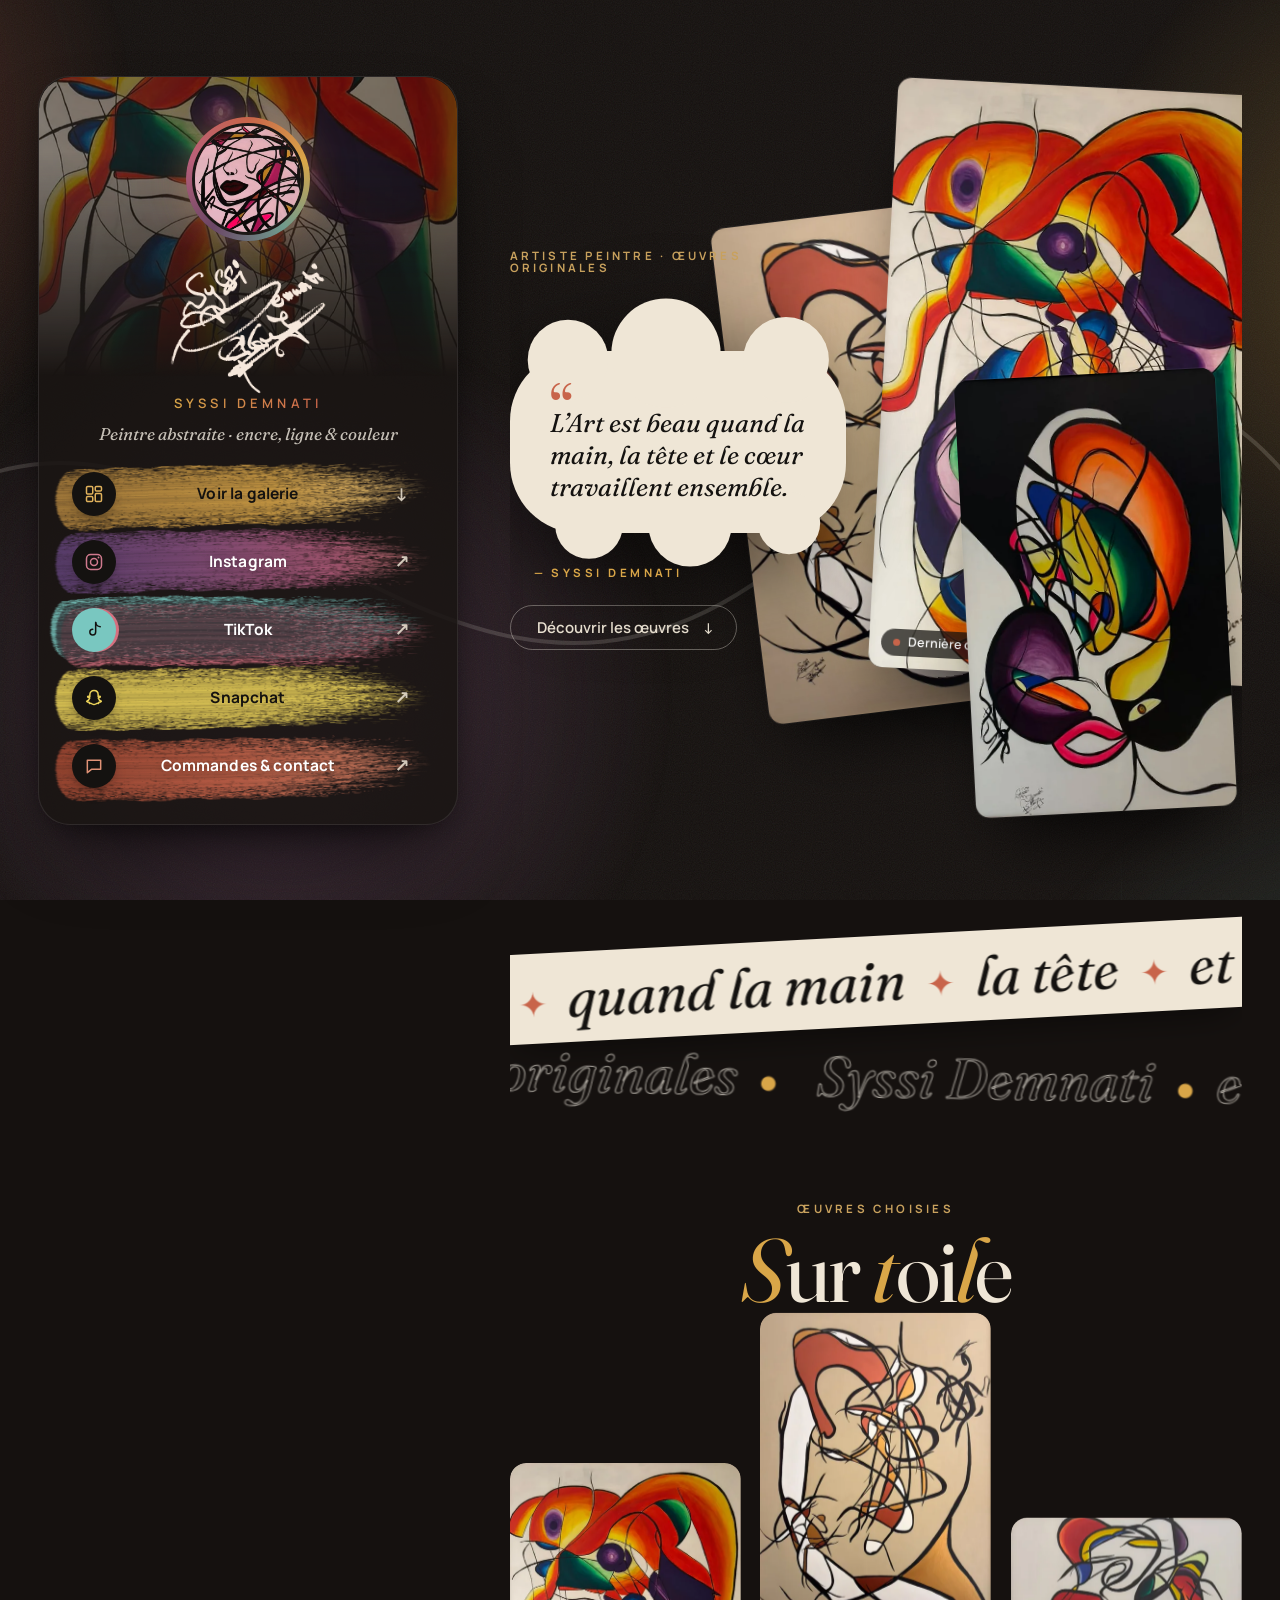
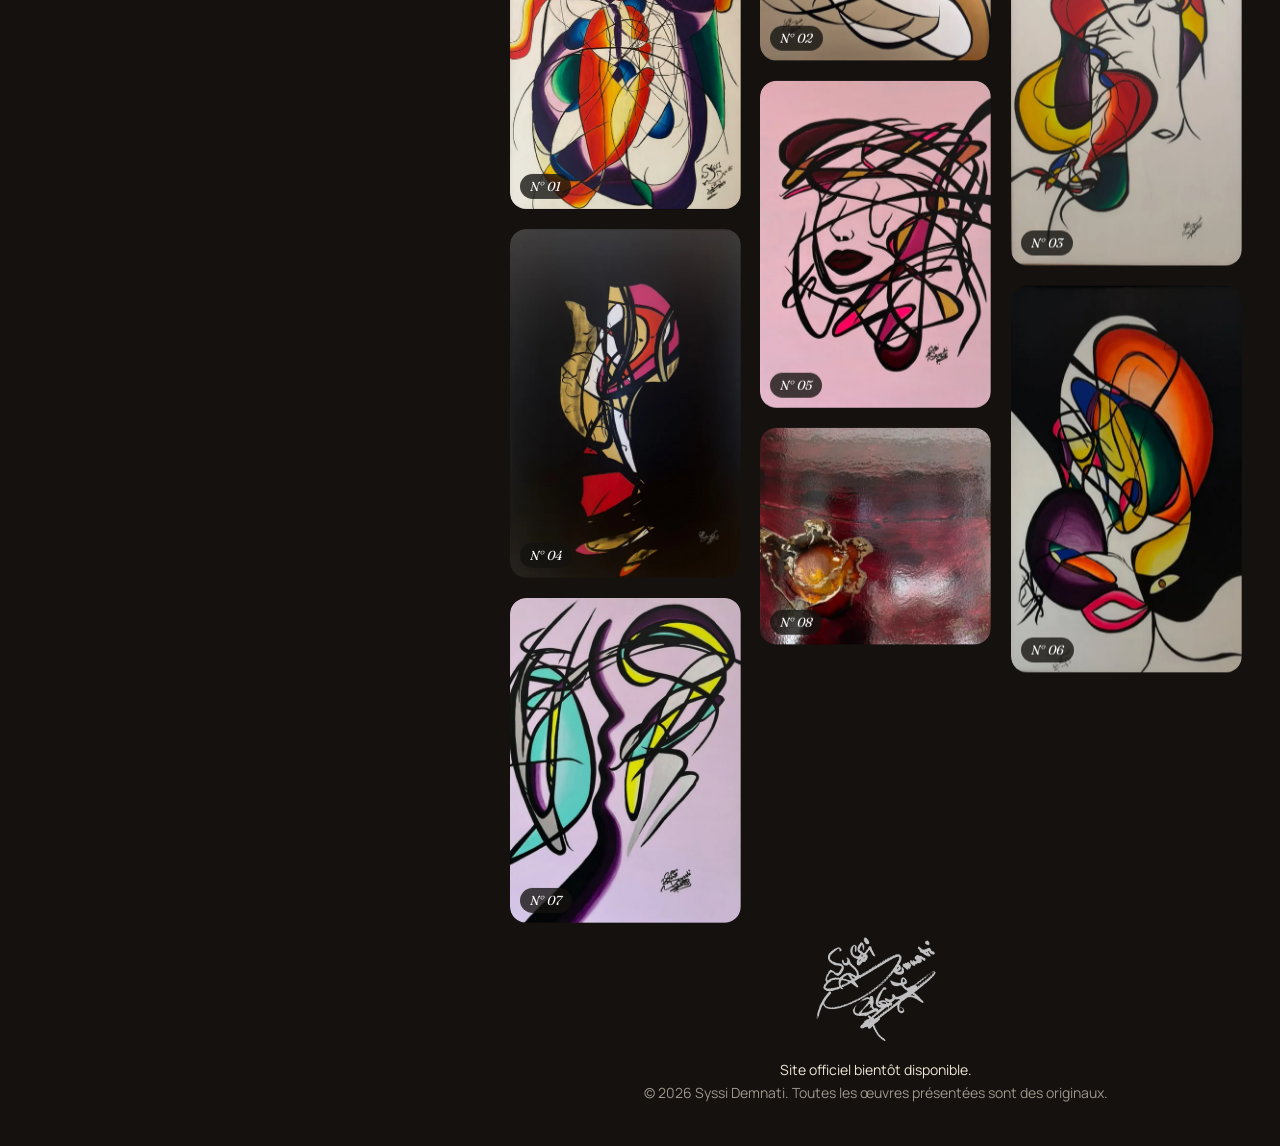
==== index.html @ c8ad3a39 "Softer gallery palette Co-Authored-By: Claude Opus 5.5 (1M context) <noreply@anthropic.com> Claude-S" ====
<!doctype html>
<html lang="fr">
<head>
  <meta charset="utf-8">
  <meta name="viewport" content="width=device-width, initial-scale=1, viewport-fit=cover">
  <title>Syssi Demnati · Artiste peintre</title>
  <meta name="description" content="Peintures abstraites originales de Syssi Demnati. Découvrez ses œuvres et suivez-la sur Instagram, TikTok et Snapchat.">
  <meta name="theme-color" content="#15110f">

  <meta property="og:type" content="website">
  <meta property="og:title" content="Syssi Demnati · Artiste peintre">
  <meta property="og:locale" content="fr_FR">
  <meta property="og:description" content="Peintures abstraites originales. Encre, ligne et couleur.">
  <meta property="og:image" content="/assets/og.jpg">
  <meta name="twitter:card" content="summary_large_image">

  <link rel="icon" type="image/png" href="assets/favicon.png">
  <link rel="apple-touch-icon" href="assets/apple-touch-icon.png">

  <link rel="preconnect" href="https://fonts.googleapis.com">
  <link rel="preconnect" href="https://fonts.gstatic.com" crossorigin>
  <link href="https://fonts.googleapis.com/css2?family=Fraunces:ital,opsz,wght@0,9..144,400;0,9..144,600;1,9..144,400;1,9..144,600&family=Manrope:wght@400;500;600;700&display=swap" rel="stylesheet">
  <link rel="stylesheet" href="styles.css">
</head>
<body>
  <!-- Fond vivant : taches de couleur de sa palette qui dérivent, grain de toile, lignes d’encre -->
  <div class="backdrop" aria-hidden="true">
    <div class="aurora">
      <span class="blob b1"></span><span class="blob b2"></span><span class="blob b3"></span>
      <span class="blob b4"></span><span class="blob b5"></span>
    </div>
    <svg class="ink" viewBox="0 0 800 1600" preserveAspectRatio="xMidYMid slice">
      <path d="M-40 220 C 160 80, 320 360, 520 210 S 860 120, 900 320" />
      <path d="M-60 760 C 120 620, 260 940, 470 800 S 760 600, 880 860" />
      <path d="M120 1640 C 220 1440, 80 1260, 260 1180 S 620 1320, 700 1060" />
      <path d="M900 1500 C 700 1400, 760 1200, 560 1240 S 300 1100, -40 1300" />
    </svg>
    <div class="grain"></div>
  </div>
  <div class="glow" aria-hidden="true"></div>
  <div class="progress" aria-hidden="true"></div>

  <div class="layout">
  <main class="page side">
    <!-- Carte de profil -->
    <section class="card" aria-labelledby="artist-name">
      <div class="card__art" aria-hidden="true"><div class="card__art-img" style="background-image: url('assets/works/01-1000.webp')"></div></div>

      <div class="card__body">
        <figure class="thought reveal" style="--d: .15s">
          <div class="cloud">
            <span class="puff p1"></span><span class="puff p2"></span><span class="puff p3"></span>
            <span class="puff p4"></span><span class="puff p5"></span><span class="puff p6"></span>
            <blockquote>L’Art est beau quand la main, la tête et le cœur travaillent ensemble.</blockquote>
          </div>
          <span class="trail t1" aria-hidden="true"></span>
          <span class="trail t2" aria-hidden="true"></span>
        </figure>
        <div class="avatar-wrap reveal" style="--d: .35s">
          <img class="avatar" src="assets/avatar.webp" width="112" height="112" alt="Détail d’une peinture de Syssi Demnati : un visage de femme tissé de lignes noires">
        </div>
        <img class="signature" src="assets/signature.png" width="400" height="360" alt="">
        <h1 id="artist-name" class="name reveal" style="--d: 1.4s">Syssi Demnati</h1>
        <p class="tagline reveal" style="--d: 1.5s">Peintre abstraite · encre, ligne &amp; couleur</p>

        <nav class="links" aria-label="Liens">
          <a class="link link--gallery reveal" style="--d: 1.6s" href="#works">
            <span class="paint" aria-hidden="true"></span>
            <span class="link__icon" aria-hidden="true">
              <svg viewBox="0 0 24 24"><rect x="3" y="3" width="7.5" height="9" rx="1.5"/><rect x="13.5" y="3" width="7.5" height="5.5" rx="1.5"/><rect x="3" y="15" width="7.5" height="6" rx="1.5"/><rect x="13.5" y="11.5" width="7.5" height="9.5" rx="1.5"/></svg>
            </span>
            <span class="link__label">Voir la galerie</span>
            <span class="link__arrow" aria-hidden="true">↓</span>
          </a>
          <a class="link link--ig reveal" style="--d: 1.68s" href="https://www.instagram.com/syssidemnati" target="_blank" rel="noopener">
            <span class="paint" aria-hidden="true"></span>
            <span class="link__icon" aria-hidden="true">
              <svg viewBox="0 0 24 24"><rect x="3" y="3" width="18" height="18" rx="5"/><circle cx="12" cy="12" r="4.2"/><circle cx="17.4" cy="6.6" r="1.1" class="fill"/></svg>
            </span>
            <span class="link__label">Instagram</span>
            <span class="link__arrow" aria-hidden="true">↗</span>
          </a>
          <a class="link link--tt reveal" style="--d: 1.76s" href="https://www.tiktok.com/@syssidemnati" target="_blank" rel="noopener">
            <span class="paint paint--cyan" aria-hidden="true"></span>
            <span class="paint paint--red" aria-hidden="true"></span>
            <span class="paint" aria-hidden="true"></span>
            <span class="link__icon" aria-hidden="true">
              <svg viewBox="0 0 24 24"><path d="M14 3v11.5a3.5 3.5 0 1 1-3.5-3.5"/><path d="M14 3c.4 2.9 2.4 4.7 5.5 5"/></svg>
            </span>
            <span class="link__label">TikTok</span>
            <span class="link__arrow" aria-hidden="true">↗</span>
          </a>
          <a class="link link--snap reveal" style="--d: 1.84s" href="https://snapchat.com/t/BuJIPWbL" target="_blank" rel="noopener">
            <span class="paint" aria-hidden="true"></span>
            <span class="link__icon" aria-hidden="true">
              <svg viewBox="0 0 24 24"><path d="M12 3c3 0 5 2.2 5 5.2v2.4l1.9-.6c.6-.2 1 .6.5 1l-2.2 1.3c.6 1.8 1.9 3.1 3.6 3.6-.6.9-1.8 1.1-2.9 1.2l-.4 1.4c-1.4-.3-2.5.1-3.4.7-1.6 1.1-2.6 1.1-4.2 0-.9-.6-2-1-3.4-.7l-.4-1.4c-1.1-.1-2.3-.3-2.9-1.2 1.7-.5 3-1.8 3.6-3.6L4.6 11c-.5-.4-.1-1.2.5-1l1.9.6V8.2C7 5.2 9 3 12 3z"/></svg>
            </span>
            <span class="link__label">Snapchat</span>
            <span class="link__arrow" aria-hidden="true">↗</span>
          </a>
          <a class="link link--mail reveal" style="--d: 1.92s" href="https://ig.me/m/syssidemnati" target="_blank" rel="noopener">
            <span class="paint" aria-hidden="true"></span>
            <span class="link__icon" aria-hidden="true">
              <svg viewBox="0 0 24 24"><path d="M4 5h16v11H9l-5 4z"/></svg>
            </span>
            <span class="link__label">Commandes &amp; contact</span>
            <span class="link__arrow" aria-hidden="true">↗</span>
          </a>
        </nav>
      </div>

      <!-- Carte flottante « Dernière œuvre » -->
      <button class="featured tilt" type="button" data-open="0" aria-label="Ouvrir la dernière œuvre">
        <img src="assets/works/01-480.webp" width="480" height="721" alt="">
        <span class="featured__label"><span class="dot" aria-hidden="true"></span>Dernière œuvre</span>
      </button>
    </section>

    <!-- Bulles sociales flottantes (ordinateur) -->
    <aside class="bubbles" aria-hidden="true">
      <a href="https://www.instagram.com/syssidemnati" target="_blank" rel="noopener" tabindex="-1"><svg viewBox="0 0 24 24"><rect x="3" y="3" width="18" height="18" rx="5"/><circle cx="12" cy="12" r="4.2"/><circle cx="17.4" cy="6.6" r="1.1" class="fill"/></svg></a>
      <a href="https://www.tiktok.com/@syssidemnati" target="_blank" rel="noopener" tabindex="-1"><svg viewBox="0 0 24 24"><path d="M14 3v11.5a3.5 3.5 0 1 1-3.5-3.5"/><path d="M14 3c.4 2.9 2.4 4.7 5.5 5"/></svg></a>
      <a href="https://snapchat.com/t/BuJIPWbL" target="_blank" rel="noopener" tabindex="-1"><svg viewBox="0 0 24 24"><path d="M12 3c3 0 5 2.2 5 5.2v2.4l1.9-.6c.6-.2 1 .6.5 1l-2.2 1.3c.6 1.8 1.9 3.1 3.6 3.6-.6.9-1.8 1.1-2.9 1.2l-.4 1.4c-1.4-.3-2.5.1-3.4.7-1.6 1.1-2.6 1.1-4.2 0-.9-.6-2-1-3.4-.7l-.4-1.4c-1.1-.1-2.3-.3-2.9-1.2 1.7-.5 3-1.8 3.6-3.6L4.6 11c-.5-.4-.1-1.2.5-1l1.9.6V8.2C7 5.2 9 3 12 3z"/></svg></a>
    </aside>
  </main>

  <div class="content">
  <!-- Scène d’accueil sur grand écran : la citation en grand et un collage d’œuvres -->
  <section class="stage" aria-label="Présentation">
    <div class="stage__text">
      <p class="eyebrow">Artiste peintre · Œuvres originales</p>
      <figure class="stage__quote">
        <div class="cloud cloud--big">
          <span class="puff p1"></span><span class="puff p2"></span><span class="puff p3"></span>
          <span class="puff p4"></span><span class="puff p5"></span><span class="puff p6"></span>
          <blockquote>L’Art est beau quand la main, la tête et le cœur travaillent ensemble.</blockquote>
        </div>
        <figcaption>Syssi Demnati</figcaption>
      </figure>
      <a class="stage__cta" href="#works"><span>Découvrir les œuvres</span><span class="stage__arrow" aria-hidden="true">↓</span></a>
    </div>
    <div class="stage__collage">
      <button class="frame frame--a tilt" type="button" data-open="1" data-speed="-0.06" aria-label="Ouvrir N° 02"><img loading="lazy" src="assets/works/02-1000.webp" width="750" height="1132" alt="N° 02, peinture abstraite de Syssi Demnati"></button>
      <button class="frame frame--b tilt" type="button" data-open="0" data-speed="0.04" aria-label="Ouvrir la dernière œuvre"><img loading="lazy" src="assets/works/01-1000.webp" width="742" height="1115" alt="N° 01, peinture abstraite de Syssi Demnati"><span class="featured__label"><span class="dot" aria-hidden="true"></span>Dernière œuvre</span></button>
      <button class="frame frame--c tilt" type="button" data-open="5" data-speed="-0.1" aria-label="Ouvrir N° 06"><img loading="lazy" src="assets/works/06-1000.webp" width="507" height="851" alt="N° 06, peinture abstraite de Syssi Demnati"></button>
    </div>
  </section>

  <!-- Bandeau défilant, sa vitesse suit le scroll -->
  <section class="marquee" aria-hidden="true">
    <div class="marquee__row" data-dir="-1"><span class="marquee__track">L’Art est beau <i>✦</i> quand la main <i>✦</i> la tête <i>✦</i> et le cœur <i>✦</i> travaillent ensemble <i>✦</i>&nbsp;</span></div>
    <div class="marquee__row marquee__row--alt" data-dir="1"><span class="marquee__track">Syssi Demnati <i>●</i> encre <i>●</i> ligne <i>●</i> couleur <i>●</i> œuvres originales <i>●</i>&nbsp;</span></div>
  </section>

  <div class="page">
    <!-- Galerie -->
    <section id="works" class="works" aria-labelledby="works-title">
      <header class="works__head">
        <p class="eyebrow reveal-on-scroll">Œuvres choisies</p>
        <h2 id="works-title" class="split">Sur toile</h2>
        <p class="works__hint reveal-on-scroll">Touchez une œuvre pour l’agrandir</p>
      </header>
      <div class="grid" id="grid"></div>
    </section>

    <footer class="foot reveal-on-scroll">
      <img class="foot__sig" src="assets/signature.png" width="400" height="360" alt="">
      <p>Site officiel bientôt disponible.</p>
      <p class="muted">© <span id="year">2026</span> Syssi Demnati. Toutes les œuvres présentées sont des originaux.</p>
    </footer>
  </div>
  </div><!-- /.content -->
  </div><!-- /.layout -->

  <!-- Visionneuse -->
  <dialog class="lightbox" id="lightbox" aria-label="Visionneuse d’œuvres">
    <button class="lb-btn lb-close" type="button" aria-label="Fermer">✕</button>
    <button class="lb-btn lb-prev" type="button" aria-label="Œuvre précédente">←</button>
    <figure>
      <img id="lb-img" alt="">
      <figcaption id="lb-cap"></figcaption>
    </figure>
    <button class="lb-btn lb-next" type="button" aria-label="Œuvre suivante">→</button>
  </dialog>

  <script src="script.js"></script>
</body>
</html>
---- styles.css ----
:root {
  --bg: #15110f;           /* warm charcoal, like a gallery wall at dusk */
  --ink: #141210;          /* the black line work */
  --cream: #efe6d6;        /* raw canvas */
  --muted: rgba(239, 230, 214, .62);
  --gold: #c9a25e;         /* the frames */
  --vermilion: #c8644a;    /* terracotta */
  --saffron: #d9a648;      /* ochre */
  --violet: #6b4766;       /* dusty plum */
  --teal: #6f9a8d;         /* sage */
  --magenta: #b9607a;      /* rose */
  --glass: rgba(26, 21, 19, .88);
  --line: rgba(255, 255, 255, .09);
  --shadow: 0 40px 80px -30px rgba(0, 0, 0, .8), 0 10px 30px -12px rgba(0, 0, 0, .6);
  --radius: 32px;
  --ease: cubic-bezier(.2, .8, .2, 1);
  --display: "Fraunces", Georgia, serif;
  --sans: "Manrope", system-ui, -apple-system, "Segoe UI", sans-serif;
  --sy: 0;                 /* scroll position, set by script.js */
  color-scheme: dark;
}

*, *::before, *::after { box-sizing: border-box; }
html { scroll-behavior: smooth; -webkit-text-size-adjust: 100%; overflow-x: hidden; }
body {
  margin: 0;
  min-height: 100vh;
  font-family: var(--sans);
  color: var(--cream);
  background: var(--bg);
  overflow-x: clip;
}
img { display: block; max-width: 100%; height: auto; }
a { color: inherit; }
::selection { background: var(--vermilion); color: #fff; }

/* =========================================================
   Living backdrop
   ========================================================= */
.backdrop { position: fixed; inset: 0; z-index: 0; pointer-events: none; overflow: hidden; }
.aurora { position: absolute; inset: -20% -20% -40%; will-change: transform; }
.blob {
  position: absolute; border-radius: 50%;
  width: 70vmax; height: 70vmax;
  opacity: .4;
  will-change: transform;
}
.b1 { background: radial-gradient(circle, var(--vermilion) 0, transparent 62%); top: -10%; left: -25%; animation: drift1 22s ease-in-out infinite alternate; }
.b2 { background: radial-gradient(circle, var(--saffron) 0, transparent 60%); top: 0%; right: -20%; opacity: .3; animation: drift2 26s ease-in-out infinite alternate; }
.b3 { background: radial-gradient(circle, var(--violet) 0, transparent 62%); top: 30%; left: 5%; opacity: .55; animation: drift3 30s ease-in-out infinite alternate; }
.b4 { background: radial-gradient(circle, var(--teal) 0, transparent 60%); top: 60%; right: -15%; opacity: .3; animation: drift1 28s ease-in-out infinite alternate-reverse; }
.b5 { background: radial-gradient(circle, var(--magenta) 0, transparent 60%); top: 90%; left: -10%; opacity: .3; animation: drift2 24s ease-in-out infinite alternate-reverse; }
@keyframes drift1 { to { transform: translate(18vw, 12vh) scale(1.2) rotate(30deg); } }
@keyframes drift2 { to { transform: translate(-22vw, 18vh) scale(.85); } }
@keyframes drift3 { to { transform: translate(25vw, -14vh) scale(1.15); } }

.ink {
  position: absolute; inset: 0; width: 100%; height: 130%;
  fill: none; stroke: rgba(247, 241, 230, .16); stroke-width: 2.5; stroke-linecap: round;
  will-change: transform;
}
.ink path { stroke-dasharray: 1600; stroke-dashoffset: 1600; animation: draw 4s ease-in-out .3s forwards; }
.ink path:nth-child(2) { animation-delay: .8s; }
.ink path:nth-child(3) { animation-delay: 1.3s; }
.ink path:nth-child(4) { animation-delay: 1.8s; }
@keyframes draw { to { stroke-dashoffset: 0; } }

.grain {
  position: absolute; inset: 0; opacity: .07;
  background-image: url("data:image/svg+xml,%3Csvg xmlns='http://www.w3.org/2000/svg' width='180' height='180'%3E%3Cfilter id='n'%3E%3CfeTurbulence type='fractalNoise' baseFrequency='.9' numOctaves='3' stitchTiles='stitch'/%3E%3C/filter%3E%3Crect width='100%25' height='100%25' filter='url(%23n)'/%3E%3C/svg%3E");
}

/* soft light that follows the cursor (desktop) */
.glow {
  position: fixed; z-index: 0; pointer-events: none;
  width: 520px; height: 520px; left: -260px; top: -260px; border-radius: 50%;
  background: radial-gradient(circle, rgba(217, 166, 72, .09), transparent 60%);
  transform: translate3d(-999px, -999px, 0);
  will-change: transform;
  transition: opacity .4s;
  opacity: 0;
}
@media (pointer: fine) { body.pointer .glow { opacity: 1; } }

/* scroll progress */
.progress {
  position: fixed; top: 0; left: 0; right: 0; height: 3px; z-index: 50;
  background: linear-gradient(90deg, var(--vermilion), var(--saffron), var(--teal), var(--violet));
  transform-origin: 0 50%; transform: scaleX(0); will-change: transform;
}

/* =========================================================
   Layout
   ========================================================= */
.page {
  position: relative; z-index: 1;
  width: 100%; max-width: 1040px;
  margin: 0 auto;
  padding: max(28px, env(safe-area-inset-top)) 16px 0;
}

/* entrance */
.reveal { animation: rise-in .9s var(--ease) var(--d, 0s) both; }
@keyframes rise-in { from { opacity: 0; transform: translateY(22px); filter: blur(8px); } }

/* =========================================================
   Profile card
   ========================================================= */
.card {
  position: relative;
  max-width: 440px;
  margin: 0 auto 110px;
  background: var(--glass);
  border: 1px solid var(--line);
  border-radius: var(--radius);
  box-shadow: var(--shadow);
  isolation: isolate;
  animation: card-in 1.1s var(--ease) both;
}
@keyframes card-in { from { opacity: 0; transform: translateY(40px) scale(.96); } }
.card__art {
  position: absolute; inset: 0 0 auto 0; height: 300px; overflow: hidden;
  border-radius: var(--radius) var(--radius) 0 0;
  z-index: -1;
  -webkit-mask-image: linear-gradient(#000 25%, transparent);
          mask-image: linear-gradient(#000 25%, transparent);
}
.card__art-img {
  position: absolute; inset: -40px 0 0;
  background: center 30% / cover no-repeat;
  opacity: .5;
  transform: scale(1.1);
  will-change: transform;
}
.card__body {
  padding: 44px 22px 128px;
  display: flex; flex-direction: column; align-items: center; text-align: center;
}

/* thought bubble */
.thought {
  position: relative;
  margin: 18px 0 2px;
  width: min(300px, 86%);
  filter: drop-shadow(0 14px 24px rgba(0,0,0,.45));
  animation: pop 1s var(--ease) .15s both, drift 6s ease-in-out 1.2s infinite;
  transform-origin: 50% 100%;
}
@keyframes pop { 0% { opacity: 0; transform: scale(.4) translateY(40px); } 70% { transform: scale(1.04); } 100% { opacity: 1; transform: none; } }
@keyframes drift { 50% { translate: 0 -6px; } }
.cloud {
  position: relative; isolation: isolate;
  background: var(--cream); color: #141210;
  border-radius: 46px;
  padding: 18px 22px 16px;
}
.puff { position: absolute; z-index: -1; border-radius: 50%; background: var(--cream); }
.p1 { width: 62px; height: 62px; top: -22px; left: 8%; }
.p2 { width: 84px; height: 84px; top: -34px; left: 34%; }
.p3 { width: 66px; height: 66px; top: -24px; right: 8%; }
.p4 { width: 52px; height: 52px; bottom: -18px; left: 16%; }
.p5 { width: 64px; height: 64px; bottom: -24px; left: 44%; }
.p6 { width: 48px; height: 48px; bottom: -14px; right: 10%; }
.cloud blockquote {
  position: relative; margin: 0;
  font: italic 400 17px/1.35 var(--display);
  text-wrap: balance;
}
.cloud blockquote::before {
  content: "\201C"; display: block; height: 18px; margin-top: -8px;
  font: 400 40px/1 var(--display); color: var(--vermilion);
}
.trail { position: absolute; border-radius: 50%; background: var(--cream); left: 50%; animation: blink 3s ease-in-out infinite; }
.t1 { width: 16px; height: 16px; bottom: -40px; margin-left: -26px; }
.t2 { width: 9px; height: 9px; bottom: -58px; margin-left: -14px; animation-delay: .4s; }
@keyframes blink { 50% { transform: scale(.75); opacity: .7; } }

/* avatar with a spinning colour ring */
.avatar-wrap {
  position: relative; margin-top: 66px;
  width: 124px; height: 124px; border-radius: 50%;
  display: grid; place-items: center;
  box-shadow: 0 0 40px -6px rgba(217,166,72,.35), 0 0 60px -12px rgba(185,96,122,.35);
}
.avatar-wrap::before {
  content: ""; position: absolute; inset: 0; border-radius: 50%;
  background: conic-gradient(var(--vermilion), var(--saffron), var(--teal), var(--violet), var(--magenta), var(--vermilion));
  animation: spin 6s linear infinite;
}

@keyframes spin { to { rotate: 360deg; } }
.avatar {
  position: relative;
  width: 112px; height: 112px; border-radius: 50%;
  object-fit: cover;
  border: 3px solid #1d1816;
}

/* signature writes itself */
.signature {
  width: 210px; margin: 14px 0 -6px;
  filter: invert(96%) sepia(12%) saturate(300%) hue-rotate(340deg);
  animation: sign 1.6s cubic-bezier(.6,.05,.3,1) .6s both;
}
@keyframes sign { from { clip-path: inset(0 100% 0 0); opacity: .3; } to { clip-path: inset(0 0 0 0); opacity: 1; } }
.name {
  margin: 0;
  font: 600 13px/1.2 var(--sans);
  letter-spacing: .32em; text-transform: uppercase;
  background: linear-gradient(90deg, var(--saffron), var(--vermilion), var(--saffron));
  background-size: 200% 100%;
  -webkit-background-clip: text; background-clip: text; color: transparent;
  animation: rise-in .9s var(--ease) var(--d) both, shimmer 4s linear infinite;
}
@keyframes shimmer { to { background-position: -200% 0; } }
.tagline {
  margin: 10px 0 26px;
  font: italic 400 17px/1.4 var(--display);
  text-wrap: balance;
  color: rgba(247, 241, 230, .78);
}

/* =========================================================
   Link pills: each one painted with its platform's brush
   ========================================================= */
.links { width: 100%; display: grid; gap: 16px; }
.link {
  --c: var(--cream);                 /* brush colour */
  --ink-on: #141210;                 /* text colour on top of the paint */
  --brush: url("assets/brush/stroke-1.webp");
  position: relative; isolation: isolate;
  display: grid; grid-template-columns: 44px 1fr 44px; align-items: center;
  min-height: 60px; padding: 6px 7px;
  border-radius: 999px;
  color: var(--ink-on);
  text-decoration: none;
  font: 700 15.5px/1.2 var(--sans); letter-spacing: .01em;
  transition: transform .4s var(--ease);
  -webkit-tap-highlight-color: transparent;
}
.paint {
  position: absolute; z-index: -1; inset: -12px -18px -12px -12px;
  background: var(--c);
  -webkit-mask: var(--brush) center / 100% 100% no-repeat;
          mask: var(--brush) center / 100% 100% no-repeat;
  transform: scaleY(var(--flip, 1)) rotate(var(--tilt, -1deg));
  /* the stroke is painted from left to right when the page opens */
  clip-path: inset(0 100% 0 0);
  animation: paint 1.1s cubic-bezier(.65,.05,.25,1) calc(var(--d) + .15s) forwards;
  transition: transform .5s var(--ease), filter .4s;
  pointer-events: none;
}
@keyframes paint { to { clip-path: inset(0 -10% 0 0); } }
.link:hover, .link:focus-visible { transform: translateY(-3px) rotate(-.6deg); }
.link:hover .paint, .link:focus-visible .paint { transform: scaleY(var(--flip, 1)) scaleX(1.05) rotate(calc(var(--tilt, -1deg) * -1.5)); filter: brightness(1.12) saturate(1.15); }
.link:active { transform: scale(.97); }
.link:focus-visible { outline: 2px dashed var(--c); outline-offset: 8px; }
.link__icon {
  width: 44px; height: 44px; border-radius: 50%;
  display: grid; place-items: center;
  background: #141210; color: var(--c);
  box-shadow: 0 6px 14px -6px rgba(0,0,0,.6);
  transition: transform .5s var(--ease);
}
.link:hover .link__icon { transform: rotate(-14deg) scale(1.1); }
.link__label { text-align: center; text-shadow: var(--label-shadow, none); }
.link__arrow { text-align: center; font-size: 18px; color: var(--cream); opacity: .85; transition: transform .35s var(--ease), opacity .3s; }
.link:hover .link__arrow { transform: translate(3px, -3px); opacity: 1; }
.link--gallery:hover .link__arrow { transform: translateY(4px); }

/* one colour per platform */
.link--gallery { --c: linear-gradient(95deg, #b0833f, #d9a648 55%, #e6c27e); --brush: url("assets/brush/stroke-2.webp"); --tilt: -1.5deg; }
.link--gallery .link__icon { color: #e0b25c; }
.link--ig { --c: linear-gradient(95deg, #5e4277, #87507f 35%, #b45d7c 70%, #cf7d72); --ink-on: #fff; --brush: url("assets/brush/stroke-1.webp"); --flip: -1; --tilt: 1deg; --label-shadow: 0 1px 8px rgba(0,0,0,.35); }
.link--ig .link__icon { color: #d07a8e; }
.link--tt { --c: #2e2c30; --ink-on: #fff; --brush: url("assets/brush/stroke-3.webp"); --tilt: -.5deg; }
.link--tt .link__icon { background: #79c7c0; color: #141210; box-shadow: 3px 0 0 #d4707f; }
/* TikTok's cyan and red offset echo, painted under the black */
.link--tt .paint--cyan { --c: #79c7c0; translate: -5px -4px; }
.link--tt .paint--red { --c: #d4707f; translate: 5px 4px; }
.link--tt .paint--cyan, .link--tt .paint--red { animation-delay: calc(var(--d) + .05s); }
.link--snap { --c: #ecd35a; --brush: url("assets/brush/stroke-2.webp"); --flip: -1; --tilt: 1.2deg; }
.link--snap .link__icon { color: #ecd35a; }
.link--mail { --c: linear-gradient(95deg, #a54a33, #c8644a 45%, #d98a6c); --ink-on: #fff; --brush: url("assets/brush/stroke-1.webp"); --tilt: -1deg; --label-shadow: 0 1px 8px rgba(0,0,0,.3); }
.link--mail .link__icon { color: #e09276; }

.ripple {
  position: absolute; z-index: 0; border-radius: 50%; pointer-events: none;
  width: 20px; height: 20px; margin: -10px 0 0 -10px;
  background: rgba(255,255,255,.45);
  animation: ripple .7s ease-out forwards;
}
@keyframes ripple { to { transform: scale(24); opacity: 0; } }

svg { width: 20px; height: 20px; fill: none; stroke: currentColor; stroke-width: 1.8; stroke-linecap: round; stroke-linejoin: round; }
svg .fill { fill: currentColor; stroke: none; }

/* =========================================================
   Floating "latest work" card
   ========================================================= */
.featured {
  position: absolute; left: -14px; bottom: -70px;
  width: 64%; aspect-ratio: 16 / 11;
  padding: 0; border: 0; cursor: zoom-in;
  border-radius: 22px; overflow: hidden;
  box-shadow: var(--shadow);
  background: #000;
  rotate: -4deg;
  transform: perspective(700px) rotateX(var(--rx, 0deg)) rotateY(var(--ry, 0deg));
  transition: transform .3s var(--ease), rotate .5s var(--ease);
  animation: float-in 1.1s 2.1s var(--ease) both, bob 6s ease-in-out 3.2s infinite;
}
.featured img { width: 100%; height: 100%; object-fit: cover; object-position: center 30%; transition: transform 1s var(--ease); }
.featured:hover { rotate: -1deg; }
.featured:hover img { transform: scale(1.08); }
.featured:focus-visible { outline: 3px solid var(--saffron); outline-offset: 3px; }
.featured__label {
  position: absolute; left: 12px; bottom: 12px;
  display: inline-flex; align-items: center; gap: 8px;
  padding: 7px 12px; border-radius: 999px;
  background: rgba(20,18,16,.72); color: #fff;
  font: 600 12.5px/1 var(--sans); letter-spacing: .02em;
}
.dot { width: 7px; height: 7px; border-radius: 50%; background: var(--vermilion); box-shadow: 0 0 0 0 var(--vermilion); animation: pulse 2s infinite; }
@keyframes pulse { 70% { box-shadow: 0 0 0 8px transparent; } 100% { box-shadow: 0 0 0 0 transparent; } }
@keyframes float-in { from { opacity: 0; translate: -40px 60px; rotate: -16deg; } }
@keyframes bob { 50% { translate: 0 -8px; } }

/* floating social bubbles (desktop) */
.bubbles { display: none; }
@media (min-width: 900px) and (max-width: 1099px) {
  .page { padding-top: 64px; }
  .bubbles {
    display: flex; flex-direction: column; gap: 16px;
    position: absolute; top: 470px; left: calc(50% + 250px);
  }
  .bubbles a {
    width: 64px; height: 64px; border-radius: 50%;
    display: grid; place-items: center;
    background: var(--saffron); color: #141210;
    box-shadow: var(--shadow);
    transition: transform .3s var(--ease);
    animation: bubble-in .8s var(--ease) both, bob 5s ease-in-out infinite;
  }
  .bubbles a:nth-child(1) { animation-delay: 2.2s, 0s; }
  .bubbles a:nth-child(2) { animation-delay: 2.35s, -1.6s; margin-left: -10px; background: var(--vermilion); color: #fff; }
  .bubbles a:nth-child(3) { animation-delay: 2.5s, -3.2s; background: var(--teal); }
  .bubbles a:hover { transform: scale(1.12) rotate(-8deg); }
  .bubbles svg { width: 26px; height: 26px; }
  .featured { left: -90px; width: 62%; }
  .card__body { padding-bottom: 150px; }
}
@keyframes bubble-in { from { opacity: 0; transform: scale(0); } }

/* =========================================================
   Marquee band
   ========================================================= */
.marquee {
  position: relative; z-index: 1;
  margin: 40px -5vw 70px; padding: 20px 0;
  overflow: hidden;
  rotate: -3deg;
}
.marquee__row {
  display: flex; white-space: nowrap; overflow: hidden;
  padding: 14px 0;
  background: var(--cream); color: #141210;
  box-shadow: 0 20px 40px -20px rgba(0,0,0,.6);
}
.marquee__row--alt {
  background: transparent; color: transparent; box-shadow: none;
  -webkit-text-stroke: 1px rgba(247,241,230,.7);
  rotate: 4deg; margin-top: 14px; padding: 6px 0;
}
.marquee__track {
  display: inline-block; flex: none;
  font: italic 400 clamp(30px, 7vw, 56px)/1.1 var(--display);
  padding-right: .3em;
  will-change: transform;
}
.marquee__track i { font-style: normal; color: var(--vermilion); -webkit-text-stroke: 0; padding: 0 .3em; font-size: .6em; vertical-align: middle; }
.marquee__row--alt .marquee__track i { color: var(--saffron); }

/* =========================================================
   Gallery
   ========================================================= */
.works__head { text-align: center; margin-bottom: 34px; }
.eyebrow {
  margin: 0 0 8px;
  font: 700 11.5px/1 var(--sans); letter-spacing: .28em; text-transform: uppercase;
  color: var(--gold);
}
.works__head h2 {
  margin: 0;
  font: 400 clamp(48px, 12vw, 88px)/1.05 var(--display);
  letter-spacing: -.02em;
}
.split .ch { display: inline-block; opacity: 0; transform: translateY(70%) rotate(8deg); transition: transform .9s var(--ease), opacity .9s; transition-delay: calc(var(--i) * 45ms); }
.split.in .ch { opacity: 1; transform: none; }
.split .ch:nth-child(3n+1) { font-style: italic; color: var(--saffron); }
.works__hint { margin: 12px 0 0; font-size: 13px; color: var(--muted); }

.grid { display: flex; gap: 12px; align-items: flex-start; max-width: 920px; margin: 0 auto; padding-bottom: 60px; }
@media (min-width: 760px) { .grid { gap: 20px; } }
.col { flex: 1; min-width: 0; display: flex; flex-direction: column; gap: 12px; will-change: transform; }
@media (min-width: 760px) { .col { gap: 20px; } }

.tile {
  display: block; width: 100%;
  padding: 0; border: 0; cursor: zoom-in;
  position: relative; overflow: hidden;
  border-radius: 16px;
  background: #241a1e;
  box-shadow: 0 24px 40px -22px rgba(0,0,0,.9);
  clip-path: inset(100% 0 0 0 round 16px);
  transform: perspective(800px) rotateX(var(--rx, 0deg)) rotateY(var(--ry, 0deg));
  transition: clip-path 1.2s cubic-bezier(.7,0,.2,1), transform .3s var(--ease), box-shadow .3s;
  -webkit-tap-highlight-color: transparent;
}
.tile.in { clip-path: inset(0 0 0 0 round 16px); }
.tile img { width: 100%; transform: scale(1.3); transition: transform 1.6s var(--ease); }
.tile.in img { transform: scale(1); }
.tile.in:hover img { transform: scale(1.05); }
/* glare that follows the pointer */
.tile::after {
  content: ""; position: absolute; inset: 0; pointer-events: none; opacity: 0;
  background: radial-gradient(circle at var(--gx, 50%) var(--gy, 50%), rgba(255,255,255,.28), transparent 50%);
  transition: opacity .3s;
}
.tile:hover::after { opacity: 1; }
.tile:hover { box-shadow: 0 30px 60px -20px rgba(200,100,74,.4); }
.tile:focus-visible { outline: 3px solid var(--vermilion); outline-offset: 3px; }
.tile__no {
  position: absolute; left: 10px; bottom: 10px; z-index: 1;
  padding: 6px 10px; border-radius: 999px;
  background: rgba(20,18,16,.78); color: #fff;
  font: italic 400 13px/1 var(--display);
  opacity: 0; transform: translateY(8px);
  transition: opacity .4s .6s, transform .4s .6s var(--ease);
}
.tile.in .tile__no { opacity: 1; transform: none; }

/* scroll-in for small bits */
.reveal-on-scroll { opacity: 0; transform: translateY(26px); transition: opacity .9s var(--ease), transform .9s var(--ease); }
.reveal-on-scroll.in { opacity: 1; transform: none; }

/* =========================================================
   Footer
   ========================================================= */
.foot { text-align: center; padding: 30px 0 40px; font-size: 14px; }
.foot p { margin: 4px 0; }
.foot__sig { width: 130px; margin: 0 auto 12px; filter: invert(94%); opacity: .85; }
.muted { color: var(--muted); }

/* =========================================================
   Lightbox
   ========================================================= */
.lightbox {
  width: 100vw; height: 100dvh; max-width: none; max-height: none;
  margin: 0; padding: 0; border: 0;
  background: rgba(12, 8, 10, .97); color: #fff;
}
.lightbox[open] { display: grid; grid-template-columns: 64px 1fr 64px; align-items: center; animation: fade .35s; }
.lightbox::backdrop { background: transparent; }
.lightbox figure { margin: 0; height: 100dvh; display: flex; flex-direction: column; align-items: center; justify-content: center; gap: 14px; padding: 56px 0 24px; min-width: 0; }
.lightbox img { max-height: calc(100dvh - 130px); width: auto; max-width: 100%; border-radius: 8px; box-shadow: 0 30px 80px rgba(0,0,0,.6); }
.lightbox img.swap { animation: swap .5s var(--ease); }
@keyframes swap { from { opacity: 0; transform: scale(.94) translateX(calc(var(--dir, 0) * 30px)); } }
.lightbox figcaption { font: italic 400 17px/1.3 var(--display); color: rgba(255,255,255,.75); }
.lb-btn {
  width: 48px; height: 48px; border-radius: 50%;
  border: 1px solid rgba(255,255,255,.18); background: rgba(255,255,255,.06);
  color: #fff; font-size: 18px; cursor: pointer; justify-self: center;
  transition: background .2s, transform .2s;
}
.lb-btn:hover { background: rgba(255,255,255,.16); transform: scale(1.08); }
.lb-close { position: absolute; top: max(14px, env(safe-area-inset-top)); right: 14px; }
@media (max-width: 600px) {
  .lightbox[open] { grid-template-columns: 1fr; }
  .lb-prev, .lb-next { position: absolute; bottom: 20px; }
  .lb-prev { left: calc(50% - 60px); }
  .lb-next { left: calc(50% + 12px); }
  .lightbox figure { padding: 60px 12px 90px; }
  .lightbox img { max-height: calc(100dvh - 190px); }
}
@keyframes fade { from { opacity: 0; } }

@media (prefers-reduced-motion: reduce) {
  *, *::before, *::after { animation: none !important; transition: none !important; }
  .ink path { stroke-dashoffset: 0; }
  .tile, .tile.in { clip-path: none; }
  .tile img { transform: none; }
  .tile__no, .reveal-on-scroll, .split .ch { opacity: 1; transform: none; }
  .paint { clip-path: none; }
}

/* =========================================================
   Desktop: two columns that fill the screen.
   Left: the profile card stays in place. Right: a hero with the
   quote and a collage of works, then the gallery.
   ========================================================= */
.stage { display: none; }

@media (min-width: 1100px) {
  .layout {
    display: grid;
    grid-template-columns: 420px minmax(0, 1fr);
    gap: clamp(40px, 4vw, 88px);
    max-width: 1720px; margin: 0 auto;
    padding: 0 clamp(28px, 3vw, 64px);
    align-items: start;
    position: relative; z-index: 1;
  }
  .side.page {
    position: sticky; top: 0;
    max-width: none; margin: 0; padding: 24px 0;
    min-height: 100vh;
    display: flex; align-items: center;
  }
  .card { margin: 0; width: 100%; }
  .card .thought, .card .featured, .bubbles { display: none; }
  .card__body { padding: 34px 26px 30px; }
  .card .avatar-wrap { margin-top: 6px; }
  .signature { width: 168px; margin-top: 10px; }
  .tagline { margin-bottom: 20px; }
  .links { gap: 12px; }
  .link { min-height: 54px; }

  .content { min-width: 0; overflow-x: clip; padding-top: 24px; }
  .content .page { max-width: none; padding: 0; }

  /* quote overlaps the left edge of the collage, like a page in an art book */
  .stage {
    display: grid; grid-template-columns: minmax(0, 1fr);
    align-items: center;
    min-height: calc(100vh - 48px);
  }
  .stage__collage, .stage__text { grid-area: 1 / 1; }
  .stage__text {
    position: relative; z-index: 4;
    width: min(440px, 46%);
    display: flex; flex-direction: column; align-items: flex-start; gap: 26px;
    animation: rise-in 1s var(--ease) .3s both;
  }
  .stage__text .eyebrow { margin: 0; }
  .stage__quote { margin: 52px 0 0; filter: drop-shadow(0 24px 40px rgba(0,0,0,.5)); animation: drift 7s ease-in-out 1.5s infinite; }
  .cloud--big { padding: 34px 40px 30px; border-radius: 70px; }
  .cloud--big .puff { scale: 1.3; }
  .cloud--big .p2 { top: -40px; }
  .cloud--big blockquote { font-size: clamp(24px, 2vw, 32px); line-height: 1.25; }
  .cloud--big blockquote::before { font-size: 64px; height: 30px; }
  .stage__quote figcaption {
    margin: 34px 0 0 24px;
    font: 700 11.5px/1 var(--sans); letter-spacing: .3em; text-transform: uppercase;
    color: var(--saffron);
  }
  .stage__quote figcaption::before { content: "— "; }
  .stage__cta {
    display: inline-flex; align-items: center; gap: 14px;
    padding: 14px 22px 14px 26px; border-radius: 999px;
    border: 1px solid rgba(247,241,230,.35);
    color: var(--cream); text-decoration: none;
    font: 600 15px/1 var(--sans);
    transition: background .3s, color .3s, transform .3s var(--ease);
  }
  .stage__cta:hover { background: var(--cream); color: #141210; transform: translateY(-2px); }
  .stage__arrow { display: inline-block; animation: nudge 1.8s ease-in-out infinite; }
  @keyframes nudge { 50% { transform: translateY(5px); } }

  .stage__collage { position: relative; height: min(84vh, 880px); margin-left: 30%; }
  .frame {
    position: absolute; padding: 0; border: 0; cursor: zoom-in;
    border-radius: 14px; overflow: hidden; background: #000;
    box-shadow: 0 40px 70px -28px rgba(0,0,0,.85), 0 0 0 1px rgba(255,255,255,.06);
    transform: perspective(900px) rotateX(var(--rx, 0deg)) rotateY(var(--ry, 0deg));
    transition: transform .3s var(--ease), box-shadow .3s;
    animation: frame-in 1.2s var(--ease) var(--fd) backwards;
  }
  .frame img { width: 100%; height: 100%; object-fit: cover; transition: transform 1.2s var(--ease); }
  .frame:hover img { transform: scale(1.04); }
  .frame:hover { box-shadow: 0 50px 90px -30px rgba(200,100,74,.42), 0 0 0 1px rgba(255,255,255,.1); }
  .frame:focus-visible { outline: 3px solid var(--saffron); outline-offset: 4px; }
  .frame--a { height: 66%; aspect-ratio: 750 / 1132; left: 2%; top: 18%; rotate: -7deg; z-index: 1; --fd: .5s; }
  .frame--b { height: 78%; aspect-ratio: 742 / 1115; left: 30%; top: 2%; rotate: 3deg; z-index: 2; --fd: .7s; }
  .frame--c { height: 58%; aspect-ratio: 507 / 851; right: 3%; bottom: 2%; rotate: -3deg; z-index: 3; --fd: .9s; }
  @keyframes frame-in { from { opacity: 0; translate: 0 90px; rotate: 0deg; } }

  .marquee { margin: 40px -12px 70px; }
  .grid { max-width: none; }
  .works__head h2 { font-size: clamp(64px, 7vw, 112px); }
}

@media (min-width: 1100px) and (max-height: 820px) {
  .card .avatar-wrap { transform: scale(.85); margin: -4px 0 -8px; }
  .signature { width: 140px; }
  .link { min-height: 50px; }
}

@media (min-width: 1100px) and (prefers-reduced-motion: reduce) {
  .frame { animation: none; }
}
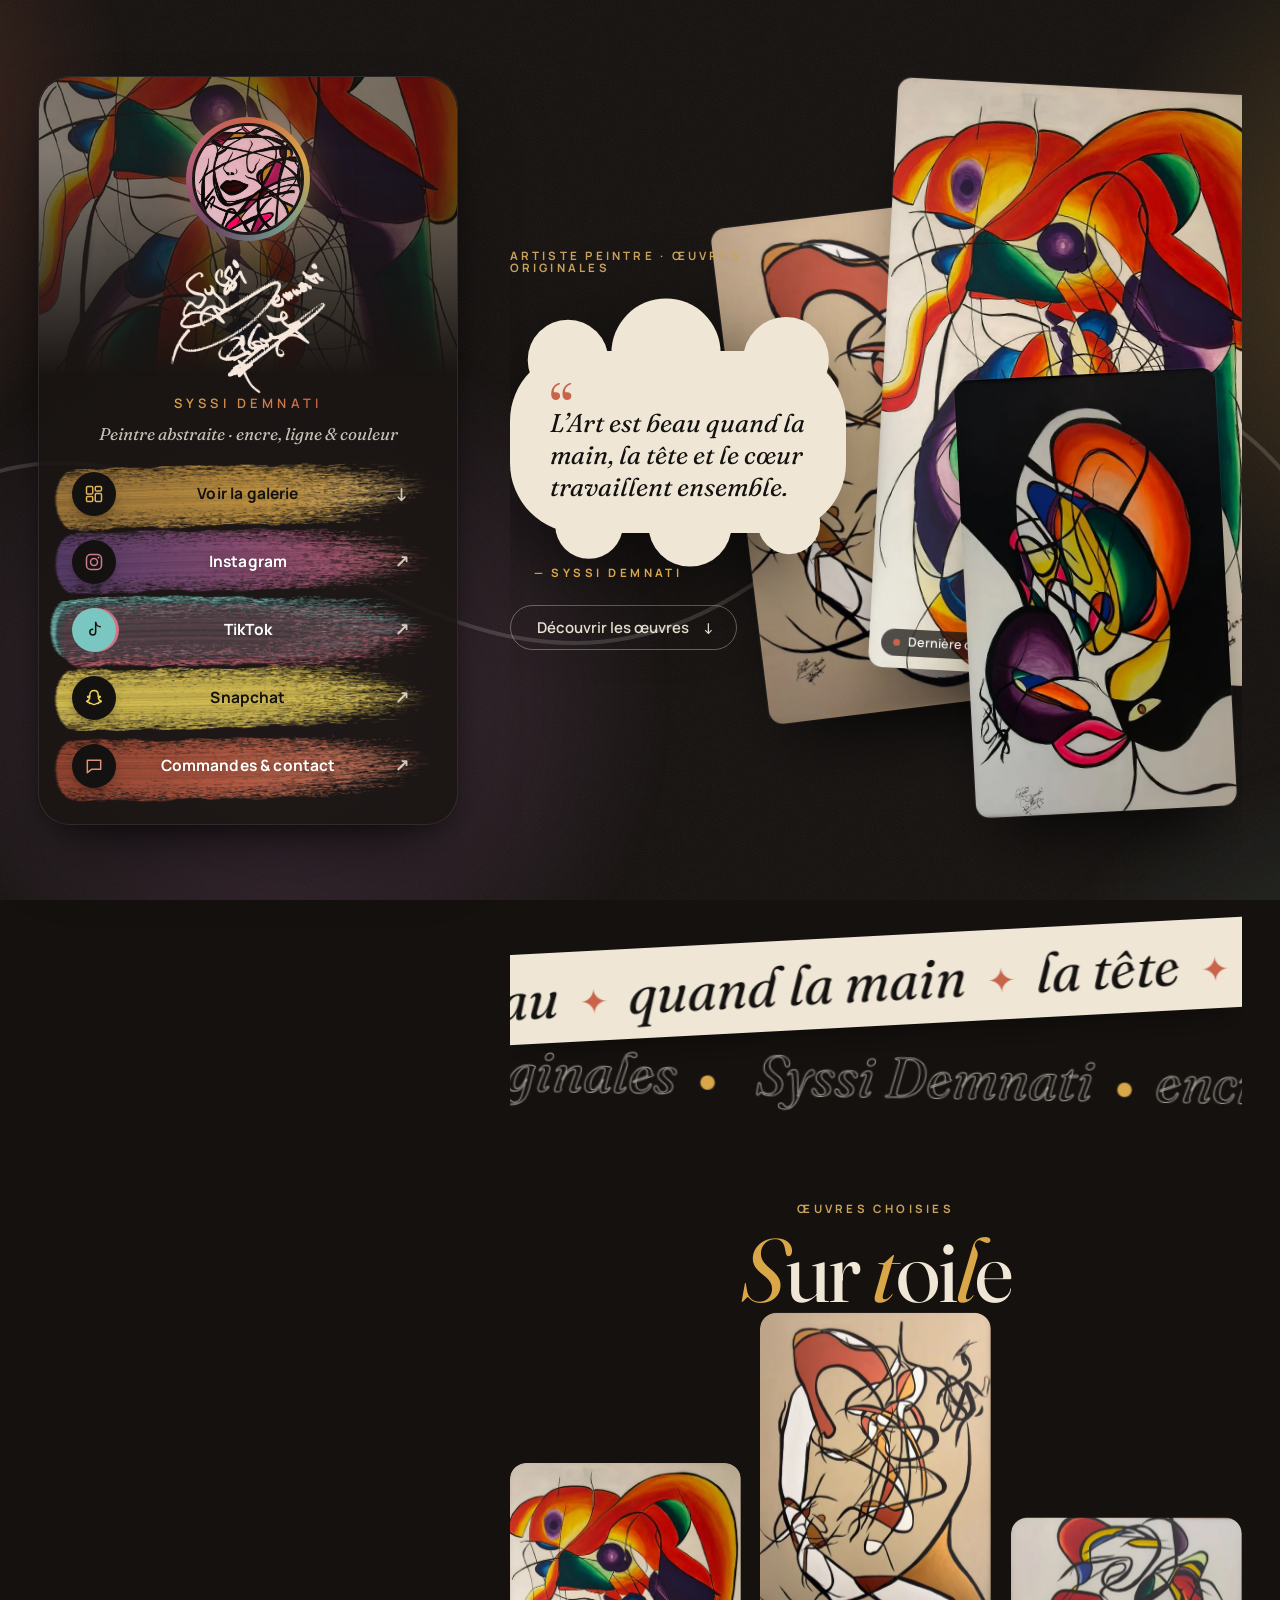
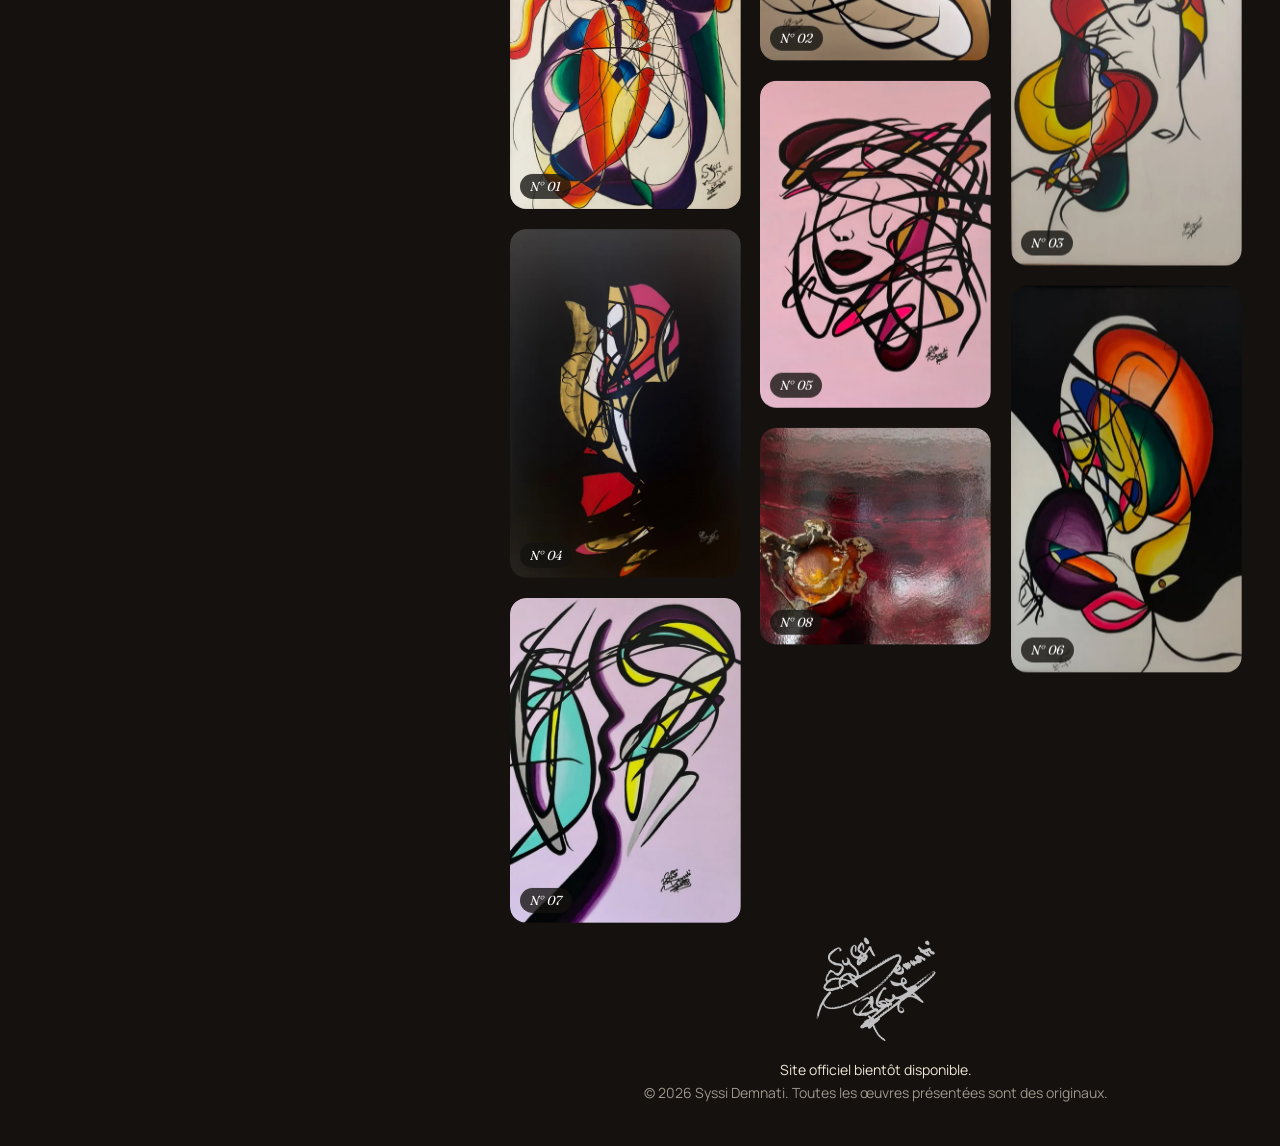
==== commit 83bf50dd: "Absolute share-preview URLs for syssi-demnati.vercel.app Co-Authored-By: Claude Opus 5.5 (1M context" ====
--- a/index.html
+++ b/index.html
@@ -11,7 +11,13 @@
   <meta property="og:title" content="Syssi Demnati · Artiste peintre">
   <meta property="og:locale" content="fr_FR">
   <meta property="og:description" content="Peintures abstraites originales. Encre, ligne et couleur.">
-  <meta property="og:image" content="/assets/og.jpg">
+  <link rel="canonical" href="https://syssi-demnati.vercel.app/">
+  <meta property="og:url" content="https://syssi-demnati.vercel.app/">
+  <meta property="og:image" content="https://syssi-demnati.vercel.app/assets/og.jpg">
+  <meta property="og:image:width" content="1200">
+  <meta property="og:image:height" content="630">
+  <meta property="og:image:alt" content="Signature de Syssi Demnati et trois de ses peintures abstraites">
+  <meta name="twitter:image" content="https://syssi-demnati.vercel.app/assets/og.jpg">
   <meta name="twitter:card" content="summary_large_image">
 
   <link rel="icon" type="image/png" href="assets/favicon.png">
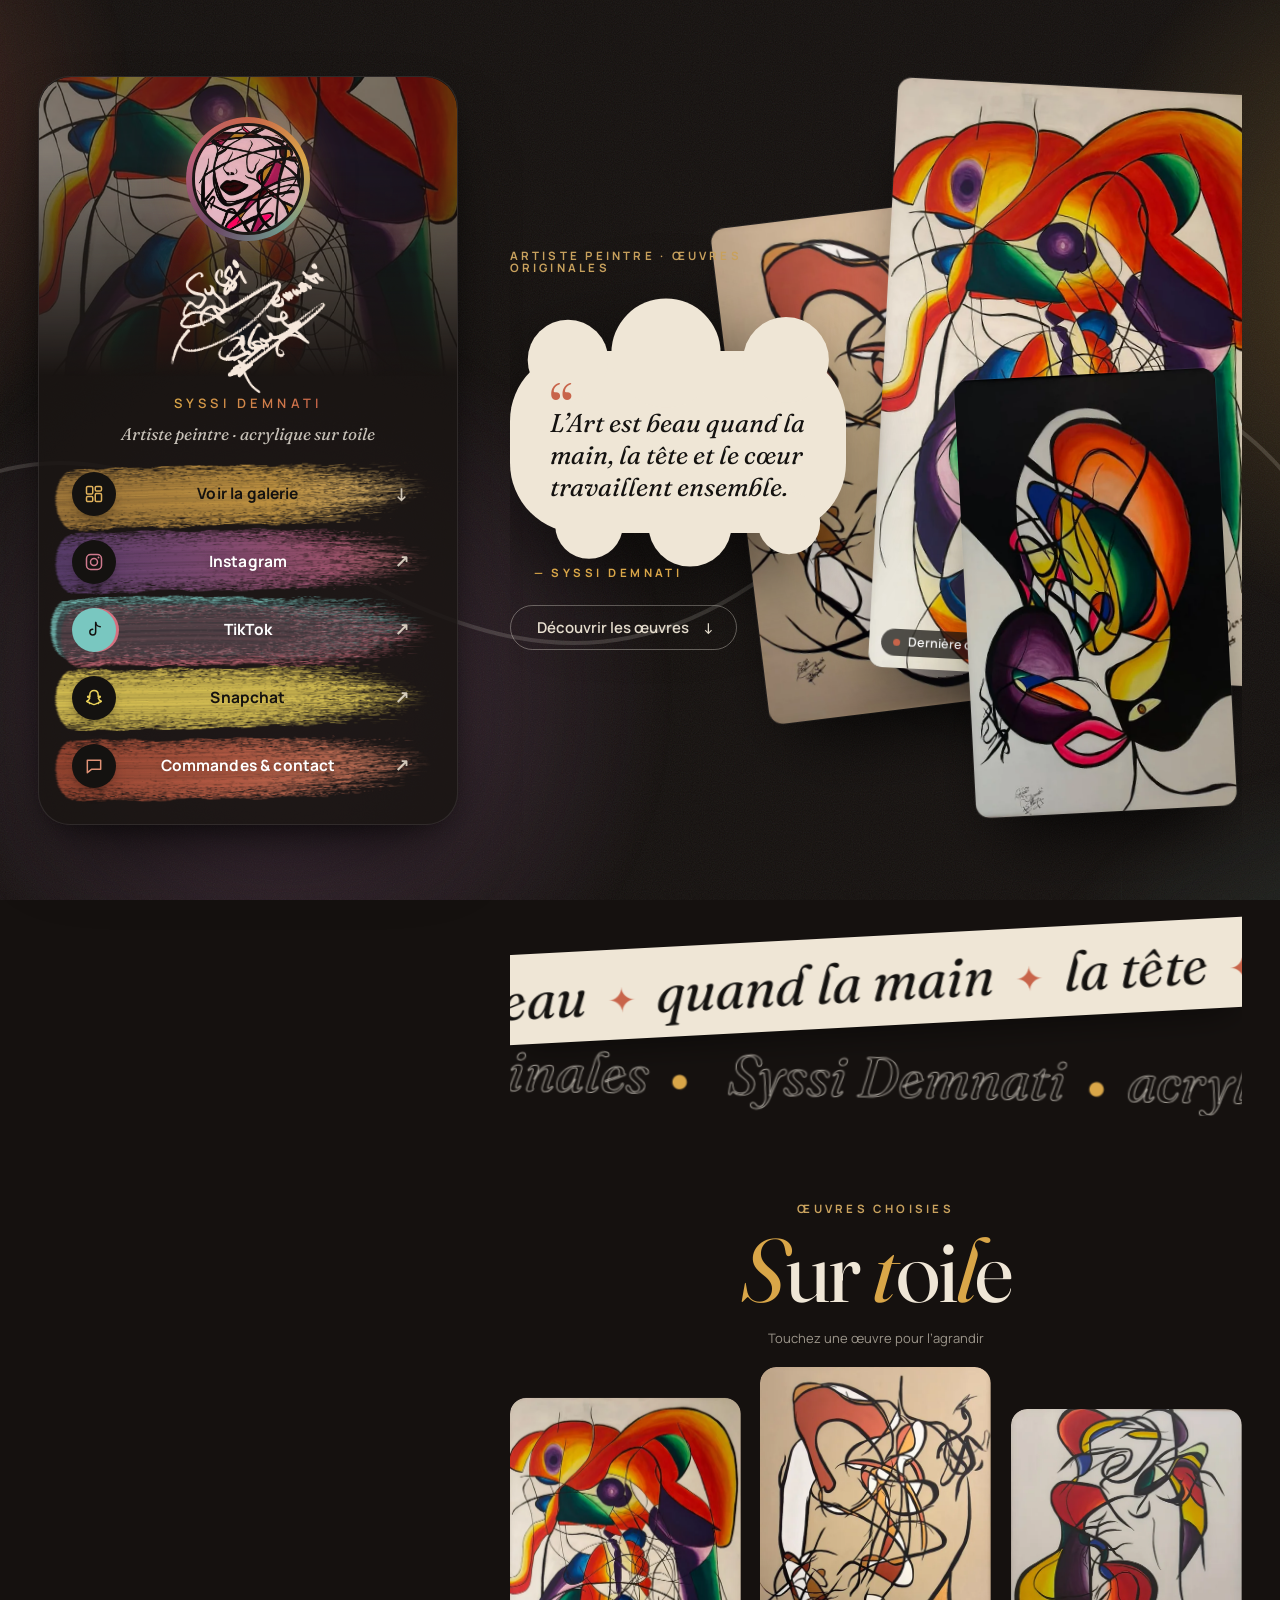
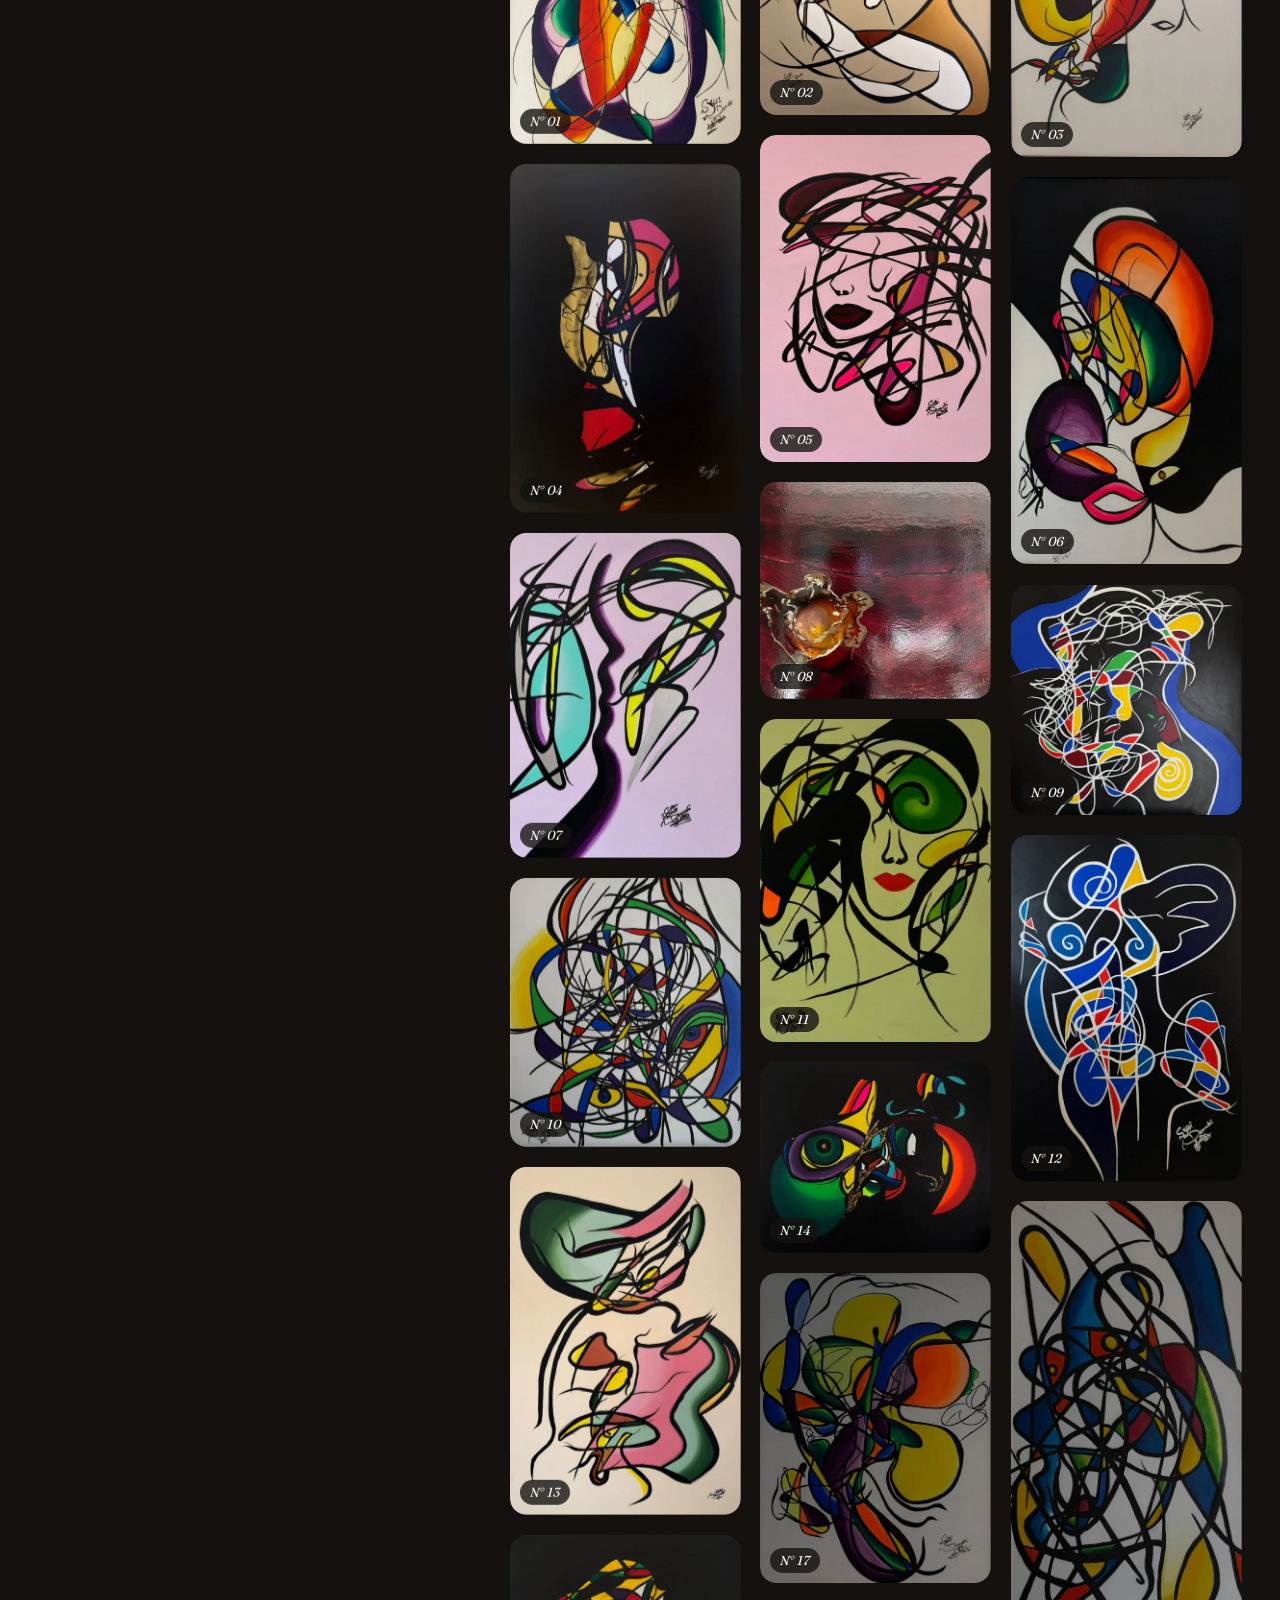
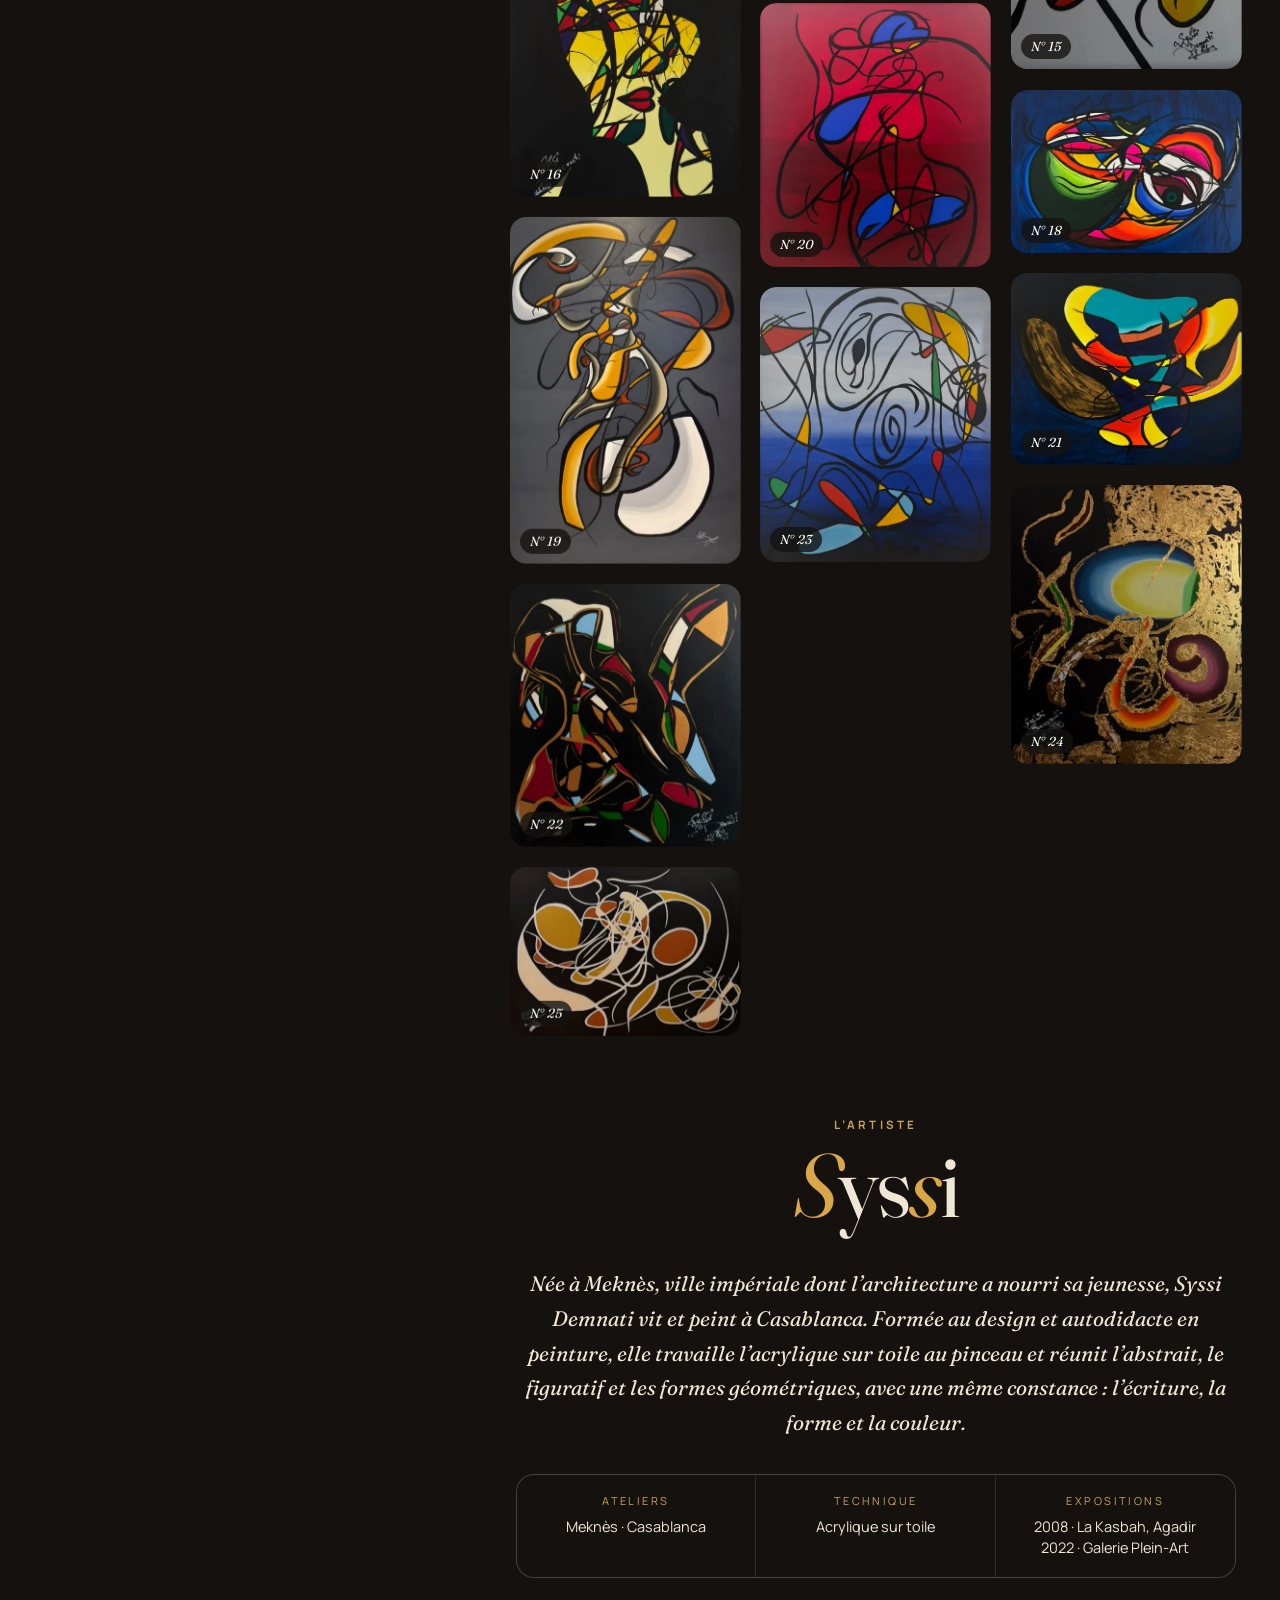
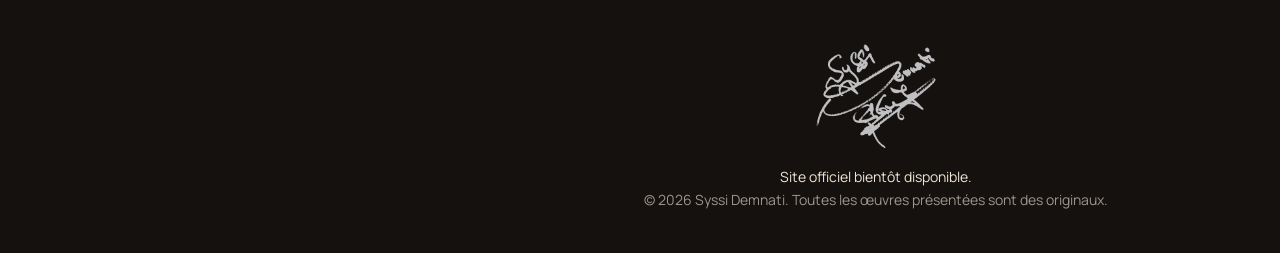
==== commit f2eb26e0: "Add 17 new works and an artist section New paintings are perspective-flattened from the latest photo" ====
--- a/index.html
+++ b/index.html
@@ -4,13 +4,13 @@
   <meta charset="utf-8">
   <meta name="viewport" content="width=device-width, initial-scale=1, viewport-fit=cover">
   <title>Syssi Demnati · Artiste peintre</title>
-  <meta name="description" content="Peintures abstraites originales de Syssi Demnati. Découvrez ses œuvres et suivez-la sur Instagram, TikTok et Snapchat.">
+  <meta name="description" content="Peintures originales de Syssi Demnati, artiste peintre née à Meknès et installée à Casablanca. Découvrez ses œuvres et suivez-la sur Instagram, TikTok et Snapchat.">
   <meta name="theme-color" content="#15110f">
 
   <meta property="og:type" content="website">
   <meta property="og:title" content="Syssi Demnati · Artiste peintre">
   <meta property="og:locale" content="fr_FR">
-  <meta property="og:description" content="Peintures abstraites originales. Encre, ligne et couleur.">
+  <meta property="og:description" content="Peintures originales, acrylique sur toile. Née à Meknès, Syssi Demnati vit et peint à Casablanca.">
   <link rel="canonical" href="https://syssi-demnati.vercel.app/">
   <meta property="og:url" content="https://syssi-demnati.vercel.app/">
   <meta property="og:image" content="https://syssi-demnati.vercel.app/assets/og.jpg">
@@ -67,7 +67,7 @@
         </div>
         <img class="signature" src="assets/signature.png" width="400" height="360" alt="">
         <h1 id="artist-name" class="name reveal" style="--d: 1.4s">Syssi Demnati</h1>
-        <p class="tagline reveal" style="--d: 1.5s">Peintre abstraite · encre, ligne &amp; couleur</p>
+        <p class="tagline reveal" style="--d: 1.5s">Artiste peintre · acrylique sur toile</p>
 
         <nav class="links" aria-label="Liens">
           <a class="link link--gallery reveal" style="--d: 1.6s" href="#works">
@@ -146,16 +146,16 @@
       <a class="stage__cta" href="#works"><span>Découvrir les œuvres</span><span class="stage__arrow" aria-hidden="true">↓</span></a>
     </div>
     <div class="stage__collage">
-      <button class="frame frame--a tilt" type="button" data-open="1" data-speed="-0.06" aria-label="Ouvrir N° 02"><img loading="lazy" src="assets/works/02-1000.webp" width="750" height="1132" alt="N° 02, peinture abstraite de Syssi Demnati"></button>
-      <button class="frame frame--b tilt" type="button" data-open="0" data-speed="0.04" aria-label="Ouvrir la dernière œuvre"><img loading="lazy" src="assets/works/01-1000.webp" width="742" height="1115" alt="N° 01, peinture abstraite de Syssi Demnati"><span class="featured__label"><span class="dot" aria-hidden="true"></span>Dernière œuvre</span></button>
-      <button class="frame frame--c tilt" type="button" data-open="5" data-speed="-0.1" aria-label="Ouvrir N° 06"><img loading="lazy" src="assets/works/06-1000.webp" width="507" height="851" alt="N° 06, peinture abstraite de Syssi Demnati"></button>
+      <button class="frame frame--a tilt" type="button" data-open="1" data-speed="-0.06" aria-label="Ouvrir N° 02"><img loading="lazy" src="assets/works/02-1000.webp" width="750" height="1132" alt="N° 02, œuvre de Syssi Demnati, acrylique sur toile"></button>
+      <button class="frame frame--b tilt" type="button" data-open="0" data-speed="0.04" aria-label="Ouvrir la dernière œuvre"><img loading="lazy" src="assets/works/01-1000.webp" width="742" height="1115" alt="N° 01, œuvre de Syssi Demnati, acrylique sur toile"><span class="featured__label"><span class="dot" aria-hidden="true"></span>Dernière œuvre</span></button>
+      <button class="frame frame--c tilt" type="button" data-open="5" data-speed="-0.1" aria-label="Ouvrir N° 06"><img loading="lazy" src="assets/works/06-1000.webp" width="507" height="851" alt="N° 06, œuvre de Syssi Demnati, acrylique sur toile"></button>
     </div>
   </section>
 
   <!-- Bandeau défilant, sa vitesse suit le scroll -->
   <section class="marquee" aria-hidden="true">
     <div class="marquee__row" data-dir="-1"><span class="marquee__track">L’Art est beau <i>✦</i> quand la main <i>✦</i> la tête <i>✦</i> et le cœur <i>✦</i> travaillent ensemble <i>✦</i>&nbsp;</span></div>
-    <div class="marquee__row marquee__row--alt" data-dir="1"><span class="marquee__track">Syssi Demnati <i>●</i> encre <i>●</i> ligne <i>●</i> couleur <i>●</i> œuvres originales <i>●</i>&nbsp;</span></div>
+    <div class="marquee__row marquee__row--alt" data-dir="1"><span class="marquee__track">Syssi Demnati <i>●</i> acrylique <i>●</i> ligne <i>●</i> couleur <i>●</i> œuvres originales <i>●</i>&nbsp;</span></div>
   </section>
 
   <div class="page">
@@ -169,6 +169,20 @@
       <div class="grid" id="grid"></div>
     </section>
 
+    <!-- L’artiste -->
+    <section id="about" class="about" aria-labelledby="about-title">
+      <header class="works__head">
+        <p class="eyebrow reveal-on-scroll">L’artiste</p>
+        <h2 id="about-title" class="split">Syssi</h2>
+      </header>
+      <p class="about__text reveal-on-scroll">Née à Meknès, ville impériale dont l’architecture a nourri sa jeunesse, Syssi Demnati vit et peint à Casablanca. Formée au design et autodidacte en peinture, elle travaille l’acrylique sur toile au pinceau et réunit l’abstrait, le figuratif et les formes géométriques, avec une même constance&nbsp;: l’écriture, la forme et la couleur.</p>
+      <dl class="about__facts reveal-on-scroll">
+        <div><dt>Ateliers</dt><dd>Meknès · Casablanca</dd></div>
+        <div><dt>Technique</dt><dd>Acrylique sur toile</dd></div>
+        <div><dt>Expositions</dt><dd>2008 · La Kasbah, Agadir<br>2022 · Galerie Plein-Art</dd></div>
+      </dl>
+    </section>
+
     <footer class="foot reveal-on-scroll">
       <img class="foot__sig" src="assets/signature.png" width="400" height="360" alt="">
       <p>Site officiel bientôt disponible.</p>
--- a/styles.css
+++ b/styles.css
@@ -599,3 +599,48 @@
 @media (min-width: 1100px) and (prefers-reduced-motion: reduce) {
   .frame { animation: none; }
 }
+
+/* =========================================================
+   Phone spacing
+   ========================================================= */
+@media (max-width: 480px) {
+  .card { margin-bottom: 96px; }
+  .card__body { padding: 38px 18px 118px; }
+  .avatar-wrap { margin-top: 60px; }
+  .signature { width: 172px; margin: 12px 0 -4px; }
+  .tagline { margin: 8px 0 22px; font-size: 16px; }
+  .links { gap: 14px; }
+  .marquee { margin: 28px -5vw 18px; }
+  .works__head { margin-bottom: 26px; }
+  .grid { padding-bottom: 40px; }
+  .foot { padding-top: 16px; }
+}
+@media (max-width: 360px) {
+  .thought { width: 94%; }
+  .cloud { padding: 16px 16px 14px; }
+  .cloud blockquote { font-size: 15.5px; }
+  .tagline { font-size: 15px; }
+  .link { grid-template-columns: 40px 1fr 24px; font-size: 13.5px; min-height: 54px; }
+  .link__label { white-space: nowrap; }
+  .link__icon { width: 40px; height: 40px; }
+  .paint { inset: -10px -12px -10px -10px; }
+}
+
+/* ---------- L’artiste ---------- */
+.about { max-width: 720px; margin: 40px auto 30px; }
+.about__text {
+  margin: 0 auto; font: 400 italic clamp(17px, 2vw, 21px)/1.65 var(--display);
+  color: var(--cream); text-align: center; text-wrap: pretty;
+}
+.about__facts {
+  display: grid; grid-template-columns: repeat(3, 1fr); gap: 1px; margin: 34px 0 0;
+  background: rgba(239,230,214,.12); border: 1px solid rgba(239,230,214,.12); border-radius: 18px; overflow: hidden;
+}
+.about__facts div { background: var(--bg); padding: 18px 16px; text-align: center; }
+.about__facts dt { font-size: 11px; letter-spacing: .22em; text-transform: uppercase; color: var(--gold); margin-bottom: 8px; }
+.about__facts dd { margin: 0; font-size: 14.5px; line-height: 1.5; color: var(--cream); }
+@media (max-width: 640px) {
+  .about { margin: 24px auto 18px; }
+  .about__facts { grid-template-columns: 1fr; }
+  .about__facts div { padding: 14px; }
+}
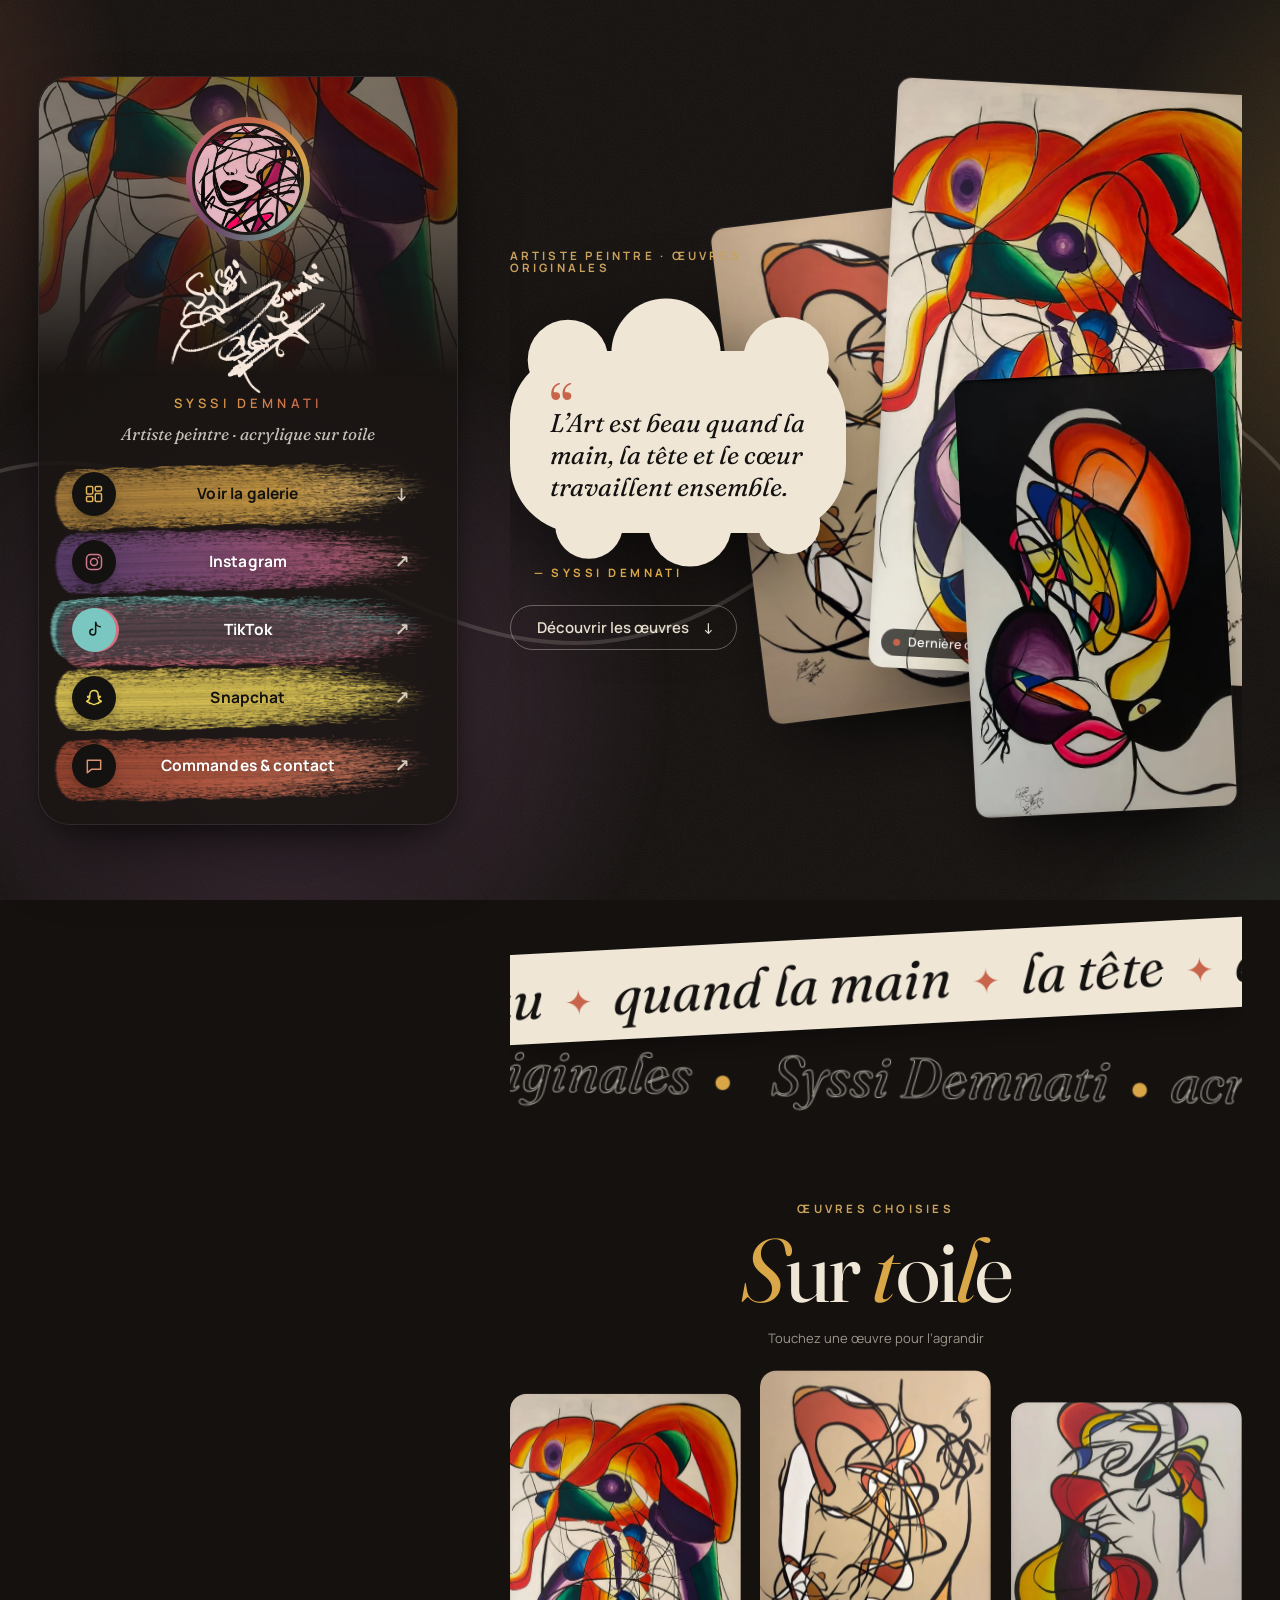
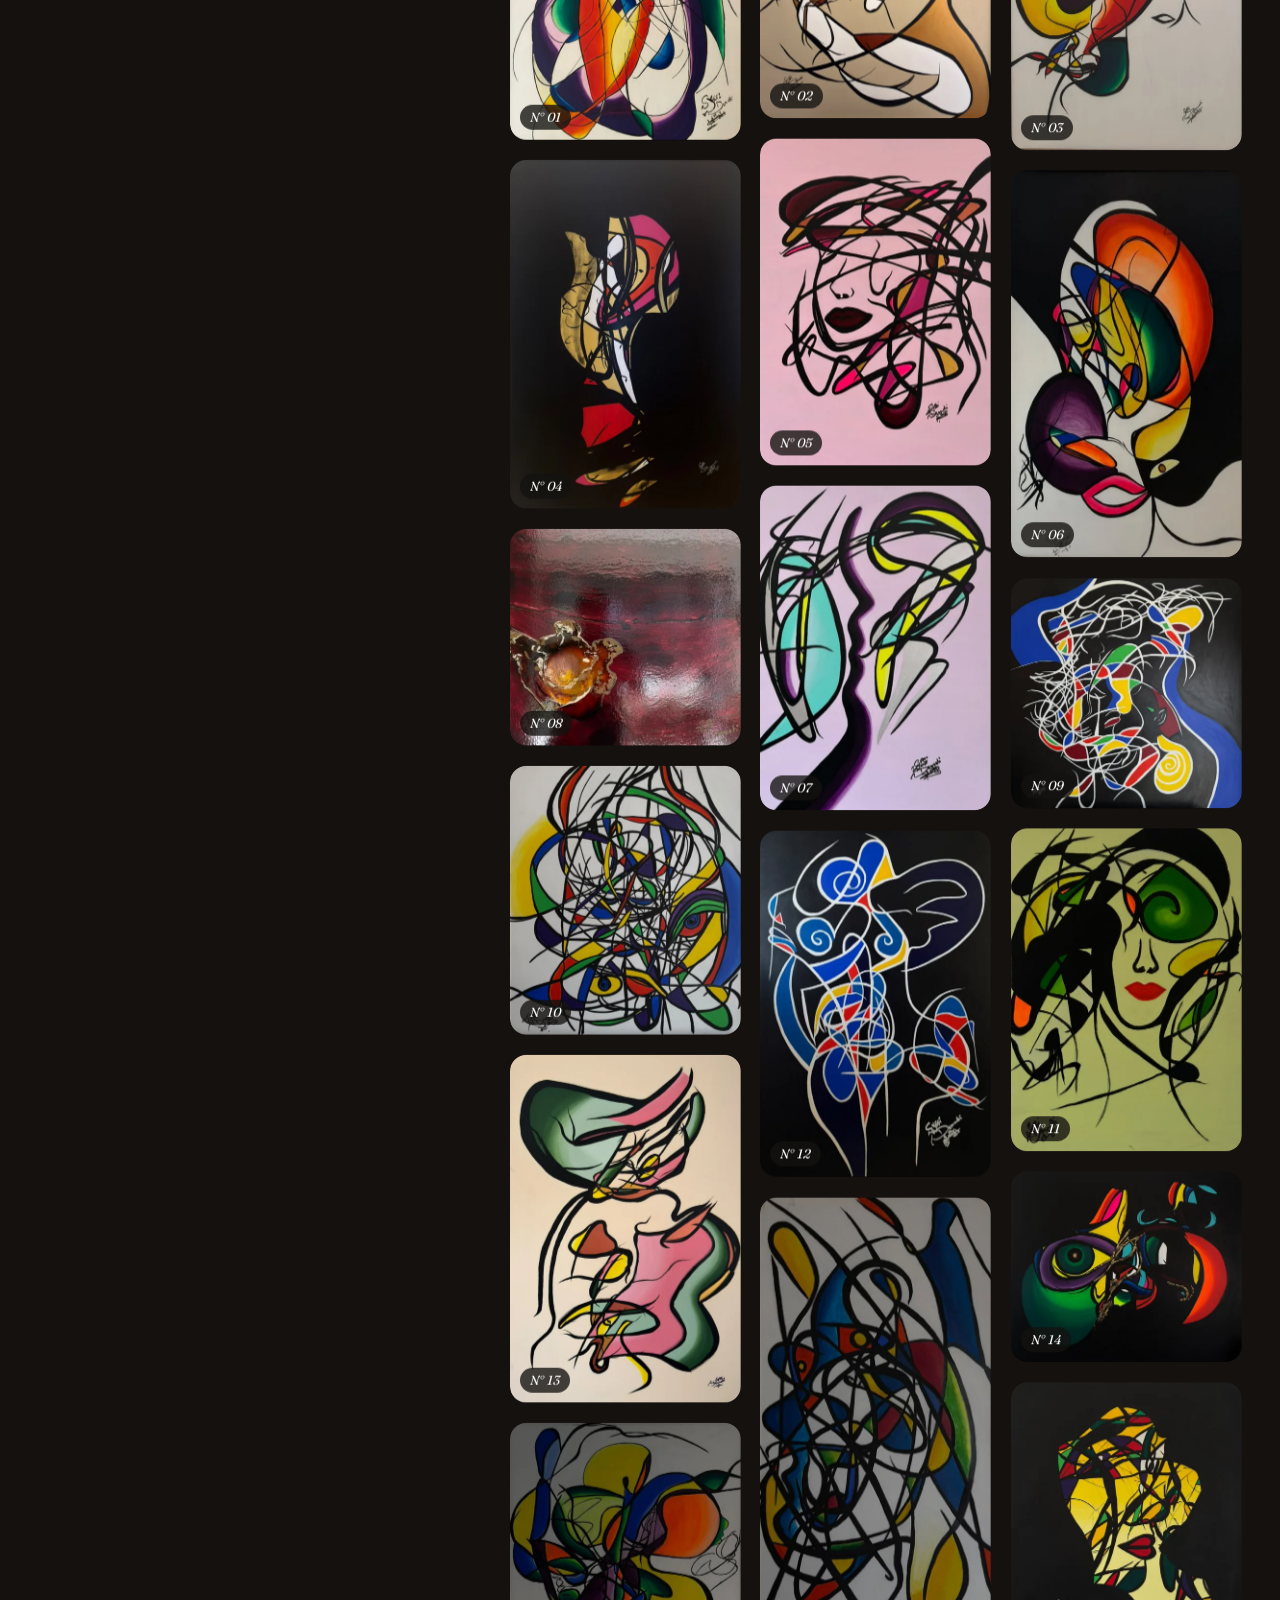
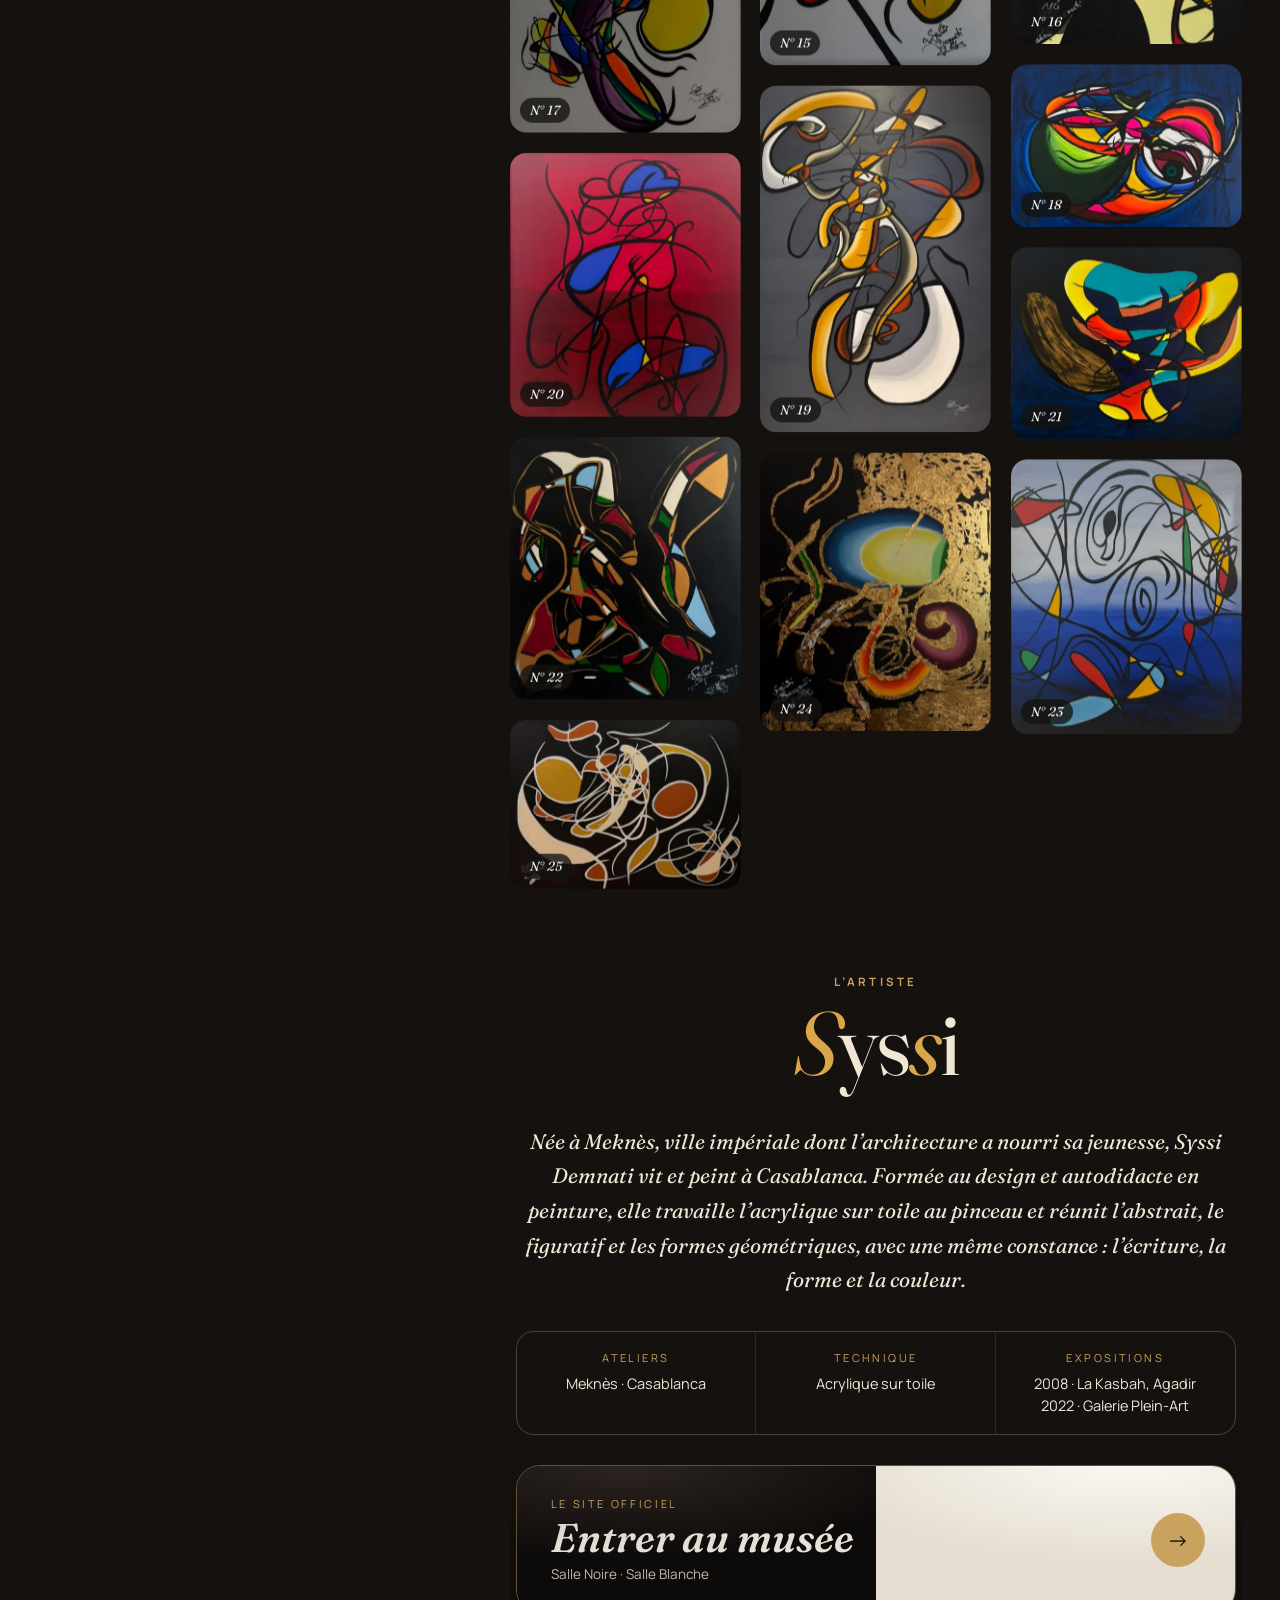
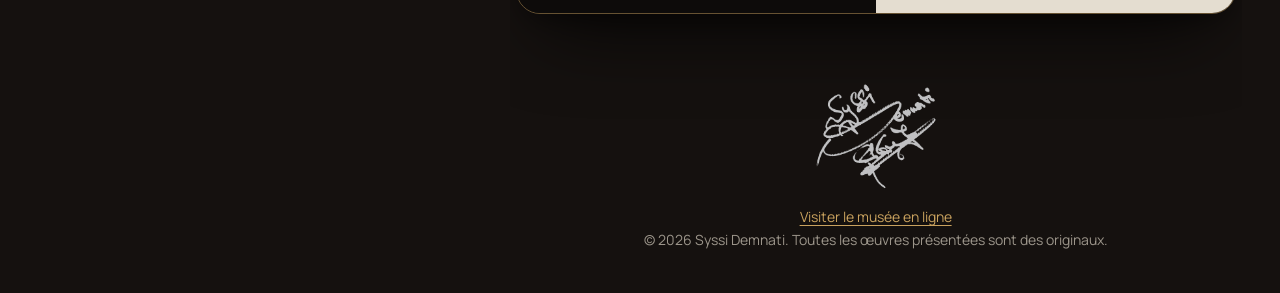
==== commit a23e6b44: "Open the online museum and balance the link-page gallery Museum at /musee: a hall where visitors cho" ====
--- a/index.html
+++ b/index.html
@@ -183,9 +183,22 @@
       </dl>
     </section>
 
+    <!-- Vers le musée en ligne -->
+    <section class="visit reveal-on-scroll" aria-label="Musée en ligne">
+      <a class="visit__door" href="/musee">
+        <span class="visit__halves" aria-hidden="true"><span class="visit__half visit__half--noire"></span><span class="visit__half visit__half--blanche"></span></span>
+        <span class="visit__text">
+          <span class="visit__eyebrow">Le site officiel</span>
+          <span class="visit__title">Entrer au musée</span>
+          <span class="visit__sub">Salle Noire · Salle Blanche</span>
+        </span>
+        <span class="visit__arrow" aria-hidden="true">→</span>
+      </a>
+    </section>
+
     <footer class="foot reveal-on-scroll">
       <img class="foot__sig" src="assets/signature.png" width="400" height="360" alt="">
-      <p>Site officiel bientôt disponible.</p>
+      <p><a href="/musee">Visiter le musée en ligne</a></p>
       <p class="muted">© <span id="year">2026</span> Syssi Demnati. Toutes les œuvres présentées sont des originaux.</p>
     </footer>
   </div>
@@ -203,6 +216,7 @@
     <button class="lb-btn lb-next" type="button" aria-label="Œuvre suivante">→</button>
   </dialog>
 
+  <script src="assets/works.js"></script>
   <script src="script.js"></script>
 </body>
 </html>
--- a/styles.css
+++ b/styles.css
@@ -418,7 +418,7 @@
   -webkit-tap-highlight-color: transparent;
 }
 .tile.in { clip-path: inset(0 0 0 0 round 16px); }
-.tile img { width: 100%; transform: scale(1.3); transition: transform 1.6s var(--ease); }
+.tile img { width: 100%; height: auto; transform: scale(1.3); transition: transform 1.6s var(--ease); }
 .tile.in img { transform: scale(1); }
 .tile.in:hover img { transform: scale(1.05); }
 /* glare that follows the pointer */
@@ -644,3 +644,30 @@
   .about__facts { grid-template-columns: 1fr; }
   .about__facts div { padding: 14px; }
 }
+
+/* ---------- Vers le musée ---------- */
+.visit { max-width: 720px; margin: 10px auto 34px; }
+.visit__door {
+  position: relative; display: grid; grid-template-columns: 1fr auto; align-items: center; gap: 16px;
+  padding: 30px 30px 30px 34px; border-radius: 24px; overflow: hidden; isolation: isolate;
+  color: var(--cream); text-decoration: none; border: 1px solid rgba(201,162,94,.45);
+  box-shadow: var(--shadow); transition: transform .5s var(--ease), border-color .4s;
+}
+.visit__halves { position: absolute; inset: 0; z-index: -1; display: grid; grid-template-columns: 1fr 1fr; }
+.visit__half { transition: transform .8s var(--ease); }
+.visit__half--noire { background: radial-gradient(120% 90% at 30% 0%, #2c2420, #0d0b0a 70%); }
+.visit__half--blanche { background: radial-gradient(120% 90% at 70% 0%, #fbf8f2, #e4ddd0 75%); }
+.visit__text { display: grid; gap: 6px; }
+.visit__eyebrow { font-size: 11px; letter-spacing: .24em; text-transform: uppercase; color: var(--gold); }
+.visit__title { font: italic 600 clamp(28px, 4vw, 40px)/1.05 var(--display); mix-blend-mode: difference; color: #f4ede1; }
+.visit__sub { font-size: 13.5px; mix-blend-mode: difference; color: #cfc6b8; }
+.visit__arrow {
+  width: 54px; height: 54px; border-radius: 50%; display: grid; place-items: center; font-size: 22px;
+  background: var(--gold); color: #141210; transition: transform .5s var(--ease);
+}
+.visit__door:hover, .visit__door:focus-visible { transform: translateY(-3px); border-color: var(--gold); }
+.visit__door:hover .visit__half--noire { transform: translateX(-4%); }
+.visit__door:hover .visit__half--blanche { transform: translateX(4%); }
+.visit__door:hover .visit__arrow { transform: translateX(4px); }
+.foot a { color: var(--gold); text-underline-offset: 3px; }
+@media (max-width: 480px) { .visit__door { padding: 24px 20px 24px 22px; } .visit__arrow { width: 46px; height: 46px; } }
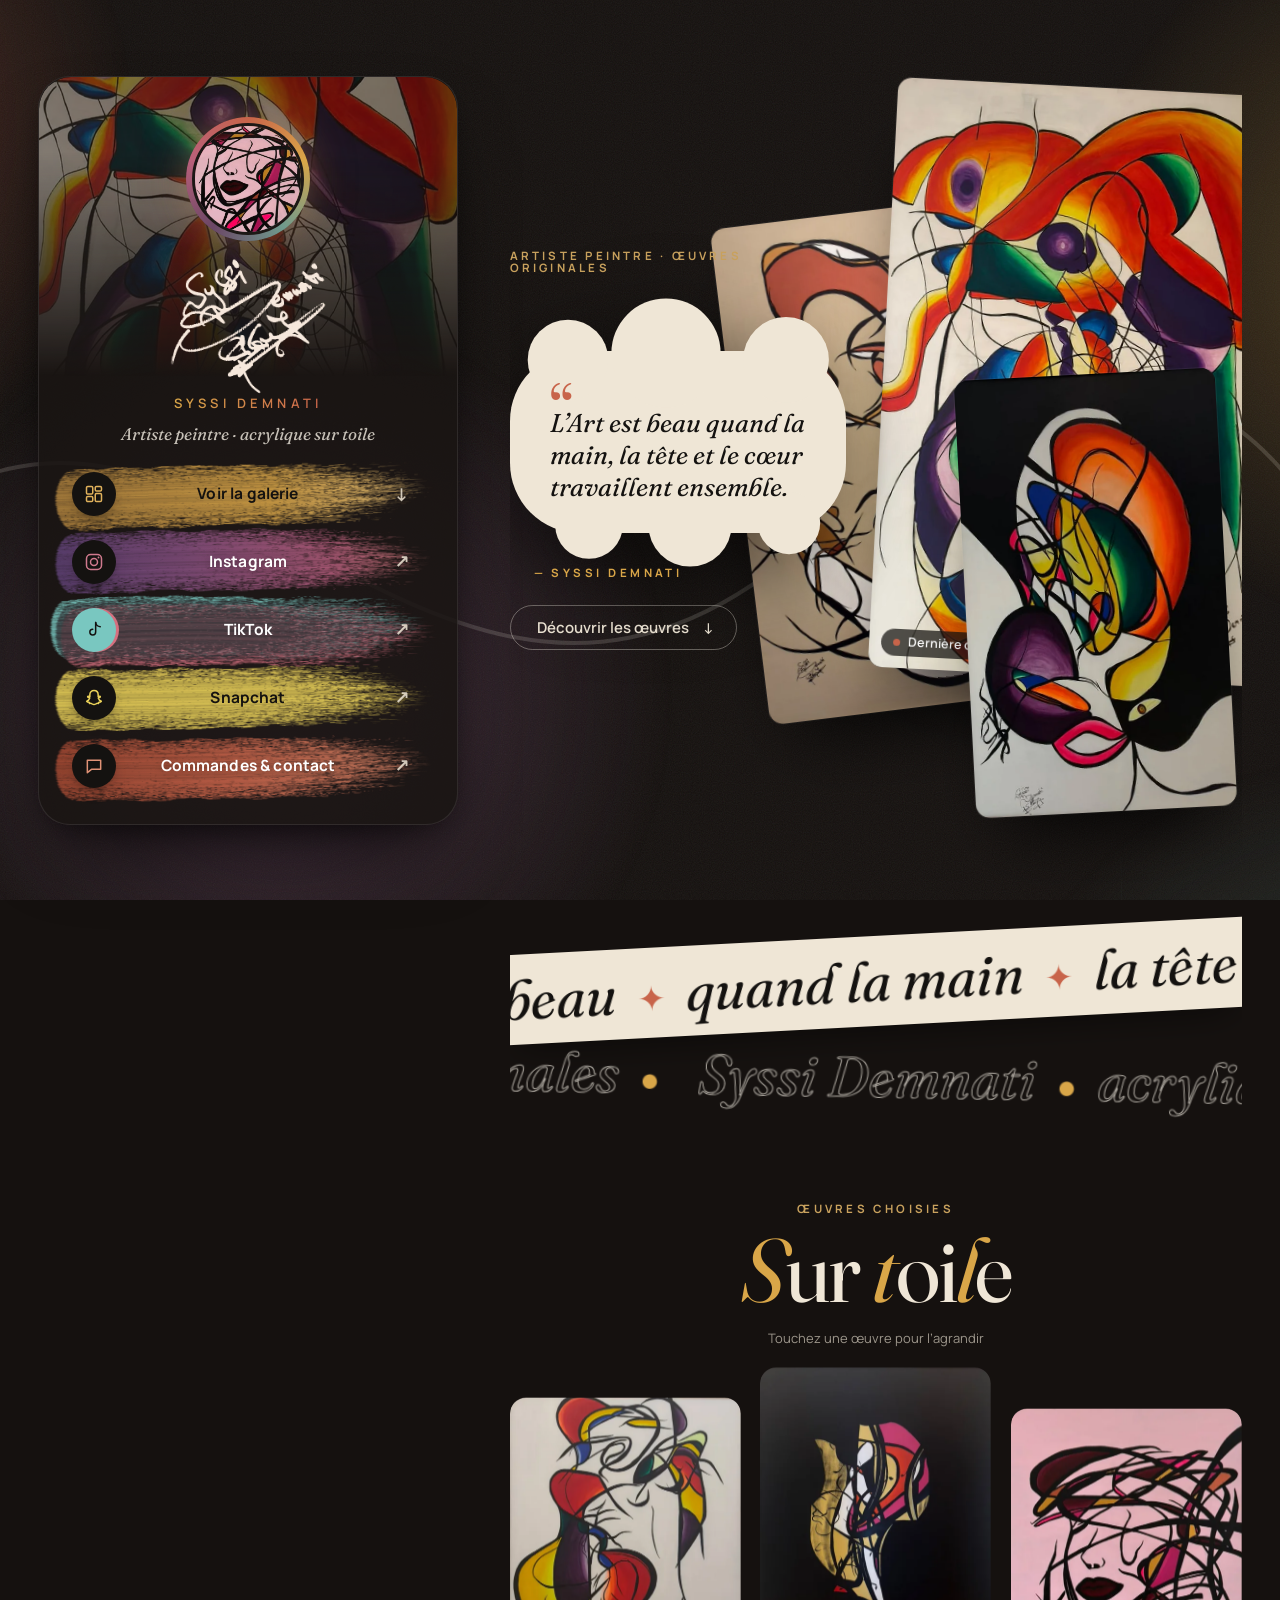
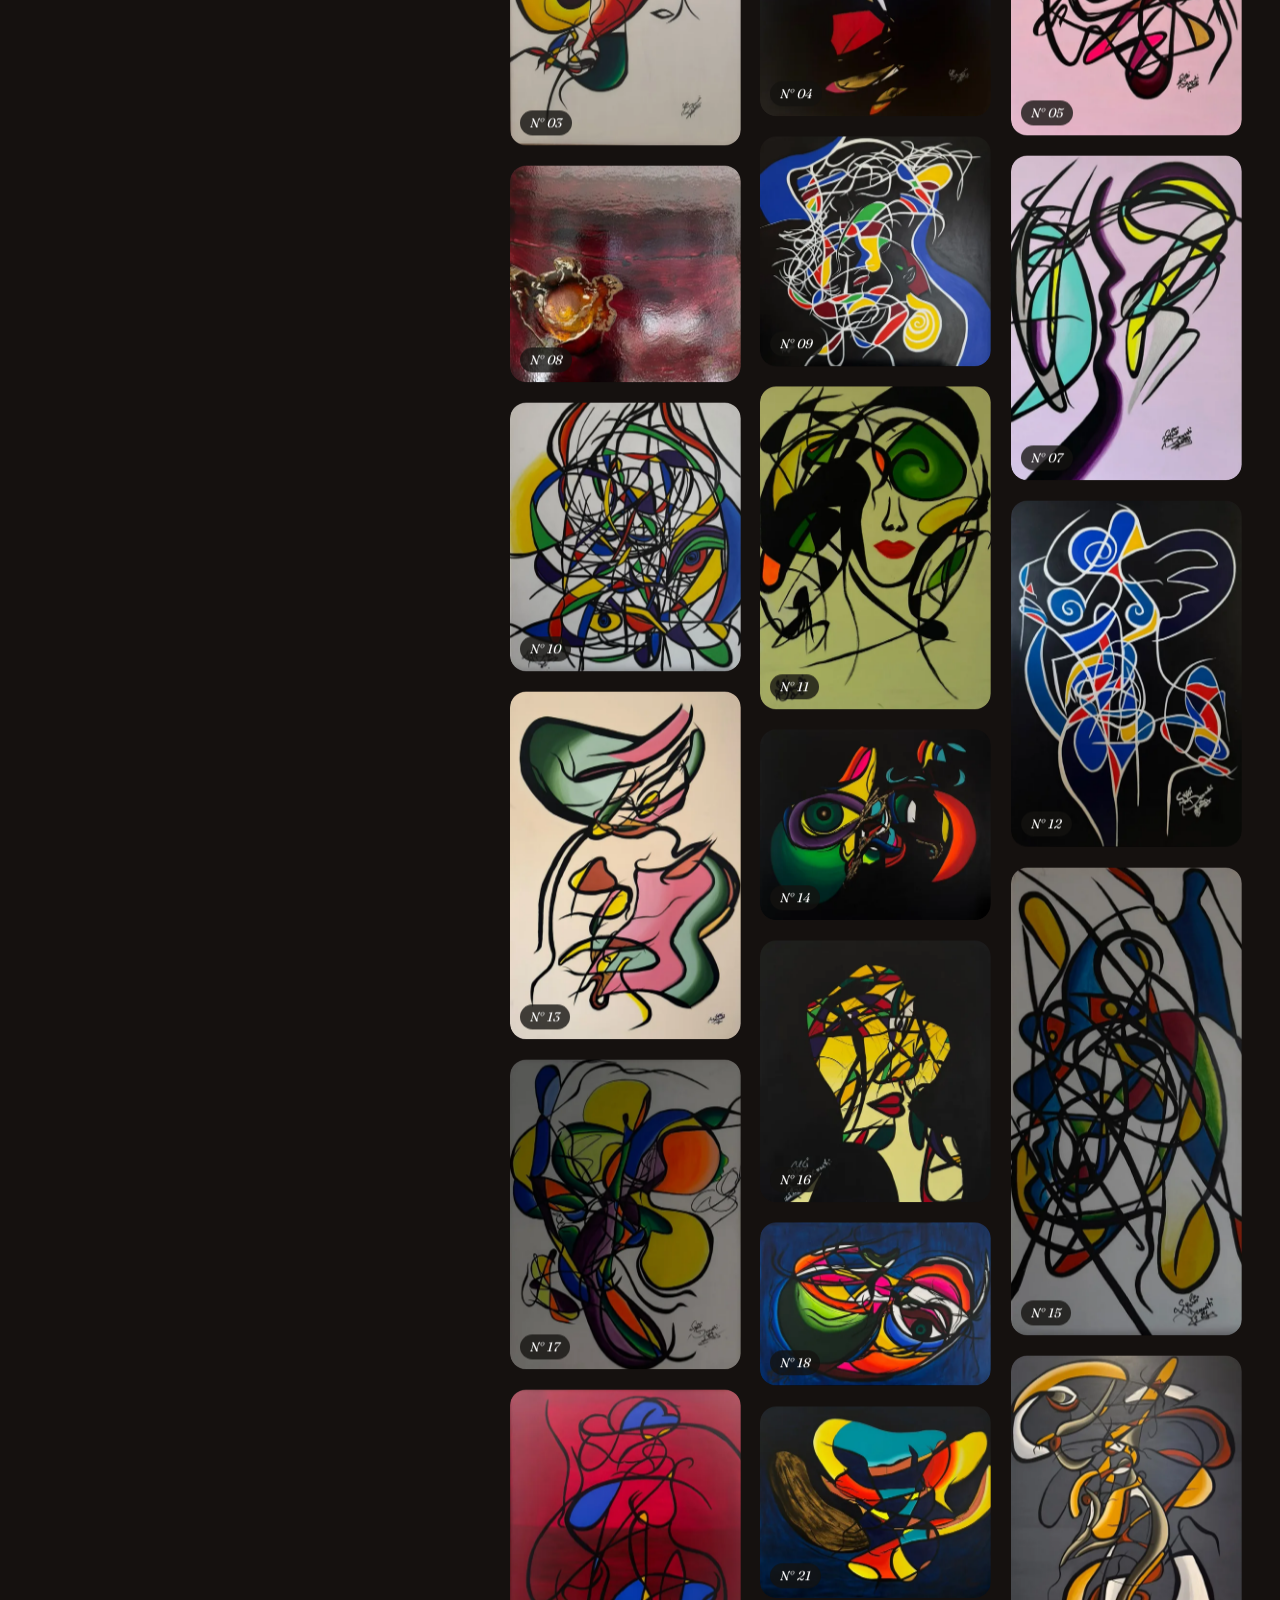
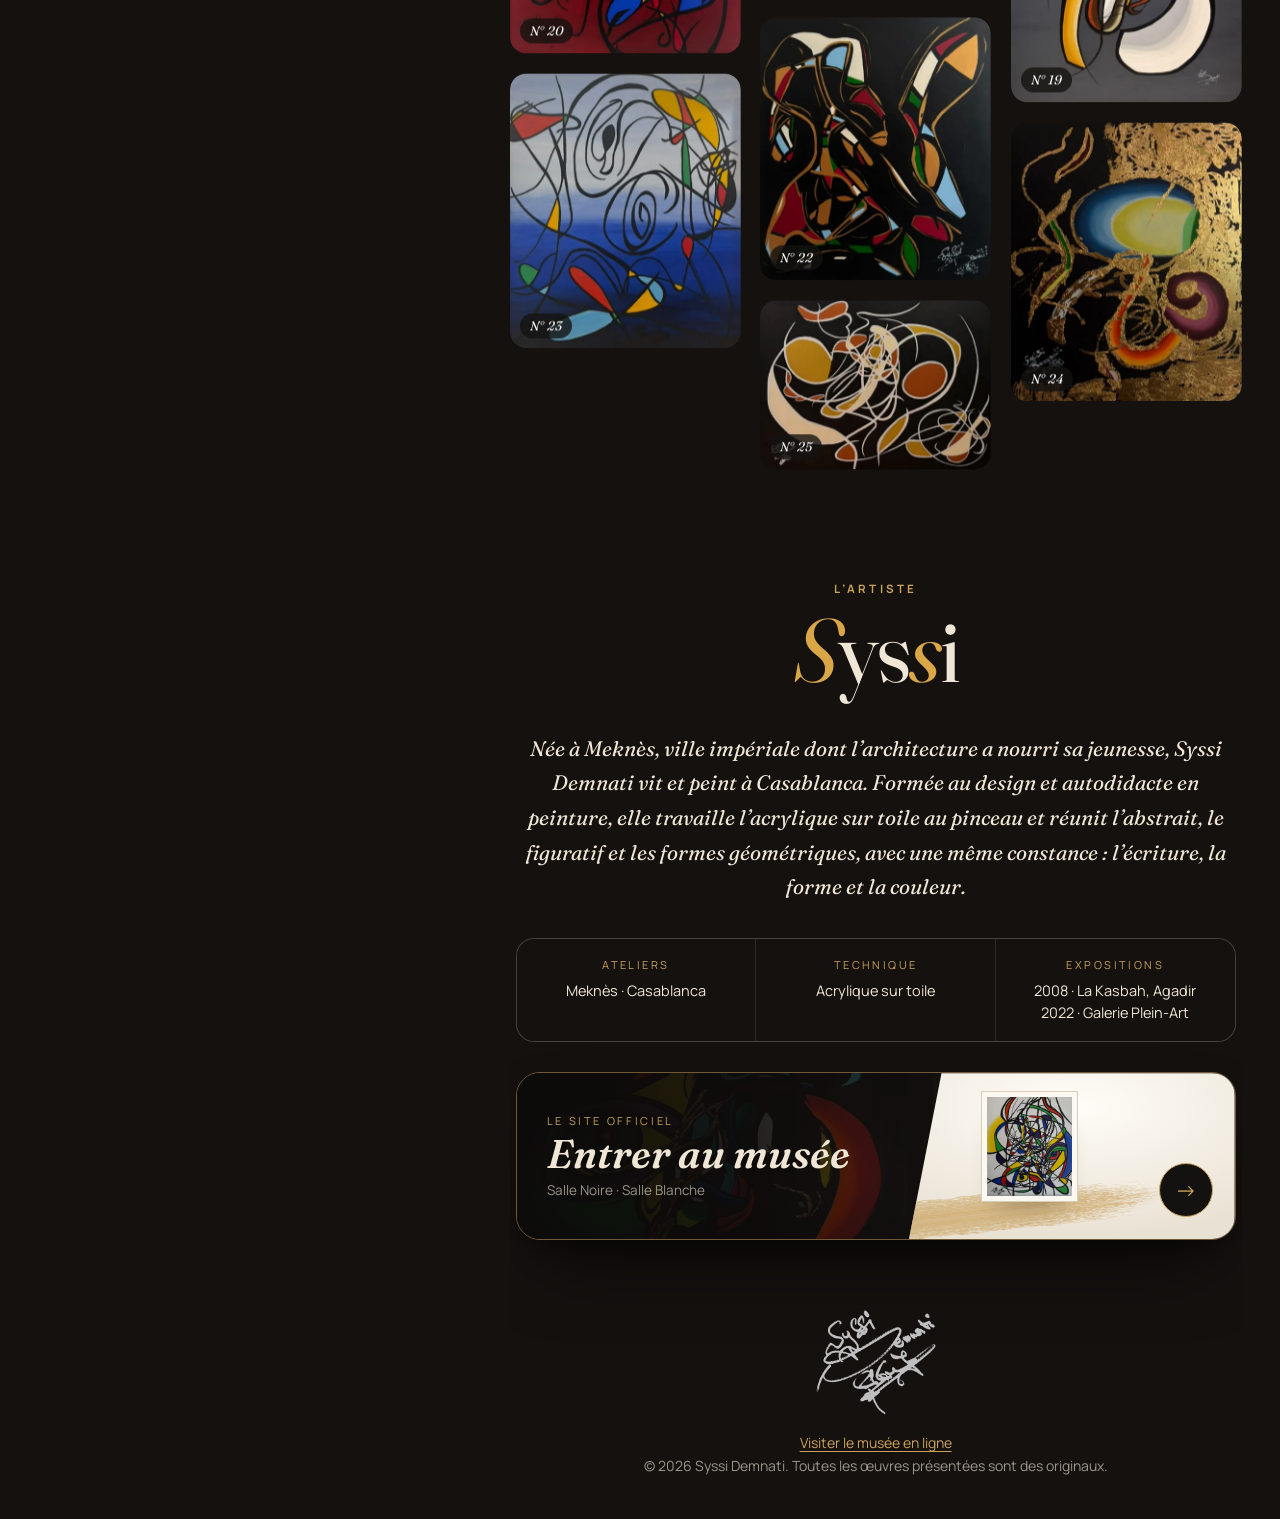
==== commit b665b624: "Living museum hall, richer museum button, no repeated paintings Museum: brush strokes in the artist'" ====
--- a/index.html
+++ b/index.html
@@ -186,7 +186,10 @@
     <!-- Vers le musée en ligne -->
     <section class="visit reveal-on-scroll" aria-label="Musée en ligne">
       <a class="visit__door" href="/musee">
-        <span class="visit__halves" aria-hidden="true"><span class="visit__half visit__half--noire"></span><span class="visit__half visit__half--blanche"></span></span>
+        <span class="visit__halves" aria-hidden="true">
+          <span class="visit__half visit__half--noire"><img src="assets/works/14-480.webp" alt="" loading="lazy"></span>
+          <span class="visit__half visit__half--blanche"><img src="assets/works/10-480.webp" alt="" loading="lazy"><span class="visit__stroke"></span></span>
+        </span>
         <span class="visit__text">
           <span class="visit__eyebrow">Le site officiel</span>
           <span class="visit__title">Entrer au musée</span>
--- a/styles.css
+++ b/styles.css
@@ -646,28 +646,55 @@
 }
 
 /* ---------- Vers le musée ---------- */
+/* Two doors side by side: a dark painting and a light one, joined by a gold brush stroke */
 .visit { max-width: 720px; margin: 10px auto 34px; }
 .visit__door {
-  position: relative; display: grid; grid-template-columns: 1fr auto; align-items: center; gap: 16px;
-  padding: 30px 30px 30px 34px; border-radius: 24px; overflow: hidden; isolation: isolate;
-  color: var(--cream); text-decoration: none; border: 1px solid rgba(201,162,94,.45);
+  position: relative; display: flex; align-items: center; min-height: 168px;
+  padding: 26px 26px 26px 30px; border-radius: 24px; overflow: hidden; isolation: isolate;
+  color: var(--cream); text-decoration: none; border: 1px solid rgba(201,162,94,.5);
   box-shadow: var(--shadow); transition: transform .5s var(--ease), border-color .4s;
 }
-.visit__halves { position: absolute; inset: 0; z-index: -1; display: grid; grid-template-columns: 1fr 1fr; }
-.visit__half { transition: transform .8s var(--ease); }
-.visit__half--noire { background: radial-gradient(120% 90% at 30% 0%, #2c2420, #0d0b0a 70%); }
-.visit__half--blanche { background: radial-gradient(120% 90% at 70% 0%, #fbf8f2, #e4ddd0 75%); }
-.visit__text { display: grid; gap: 6px; }
+.visit__halves { position: absolute; inset: 0; z-index: -1; display: grid; grid-template-columns: 58% 42%; }
+.visit__half { position: relative; overflow: hidden; }
+.visit__half img { position: absolute; inset: -6%; width: 112%; height: 112%; object-fit: cover; transition: transform 1.2s var(--ease); }
+/* dark side: the painting sinks into the night so the text stays readable */
+.visit__half--noire img { opacity: .55; }
+.visit__half--noire::after {
+  content: ""; position: absolute; inset: 0;
+  background: linear-gradient(90deg, rgba(13,11,10,.96) 0%, rgba(13,11,10,.82) 55%, rgba(13,11,10,.35) 100%);
+}
+/* light side: a white gallery wall with the painting hung in it */
+.visit__half--blanche { background: radial-gradient(90% 80% at 50% 20%, #fffdf8, #e9e1d3); clip-path: polygon(10% 0, 100% 0, 100% 100%, 0 100%); margin-left: -8%; }
+.visit__half--blanche img {
+  inset: 14% auto auto 24%; height: 60%; width: auto; aspect-ratio: 480 / 560; object-fit: cover; z-index: 1;
+  box-shadow: 0 0 0 5px #fbf8f2, 0 0 0 6px #d8cdb9, 0 18px 24px -12px rgba(60,45,25,.45);
+}
+.visit__stroke {
+  position: absolute; left: -10%; bottom: 4%; width: 95%; height: 30%;
+  background: var(--gold); opacity: .85;
+  -webkit-mask: url("assets/brush/stroke-2.webp") center / 100% 100% no-repeat;
+          mask: url("assets/brush/stroke-2.webp") center / 100% 100% no-repeat;
+  transform: rotate(-6deg); clip-path: inset(0 100% 0 0); transition: clip-path 1.1s cubic-bezier(.65,.05,.25,1);
+}
+.visit.in .visit__stroke { clip-path: inset(0 -5% 0 0); transition-delay: .4s; }
+.visit__text { display: grid; gap: 6px; max-width: 54%; }
 .visit__eyebrow { font-size: 11px; letter-spacing: .24em; text-transform: uppercase; color: var(--gold); }
-.visit__title { font: italic 600 clamp(28px, 4vw, 40px)/1.05 var(--display); mix-blend-mode: difference; color: #f4ede1; }
-.visit__sub { font-size: 13.5px; mix-blend-mode: difference; color: #cfc6b8; }
+.visit__title { font: italic 600 clamp(26px, 4vw, 40px)/1.02 var(--display); }
+.visit__sub { font-size: 13.5px; color: var(--muted); }
 .visit__arrow {
+  position: absolute; right: 22px; bottom: 22px;
   width: 54px; height: 54px; border-radius: 50%; display: grid; place-items: center; font-size: 22px;
-  background: var(--gold); color: #141210; transition: transform .5s var(--ease);
+  background: #141210; color: var(--gold); border: 1px solid var(--gold); transition: transform .5s var(--ease), background-color .4s, color .4s;
 }
 .visit__door:hover, .visit__door:focus-visible { transform: translateY(-3px); border-color: var(--gold); }
-.visit__door:hover .visit__half--noire { transform: translateX(-4%); }
-.visit__door:hover .visit__half--blanche { transform: translateX(4%); }
-.visit__door:hover .visit__arrow { transform: translateX(4px); }
+.visit__door:hover .visit__half img { transform: scale(1.06); }
+.visit__door:hover .visit__arrow { transform: translateX(4px); background: var(--gold); color: #141210; }
+@media (max-width: 480px) {
+  .visit__door { min-height: 150px; padding: 22px 18px; }
+  .visit__halves { grid-template-columns: 62% 38%; }
+  .visit__text { max-width: 62%; }
+  .visit__half--blanche img { left: 14%; height: 52%; }
+  .visit__title { font-size: 25px; }
+  .visit__arrow { width: 44px; height: 44px; right: 14px; bottom: 14px; font-size: 18px; }
+}
 .foot a { color: var(--gold); text-underline-offset: 3px; }
-@media (max-width: 480px) { .visit__door { padding: 24px 20px 24px 22px; } .visit__arrow { width: 46px; height: 46px; } }
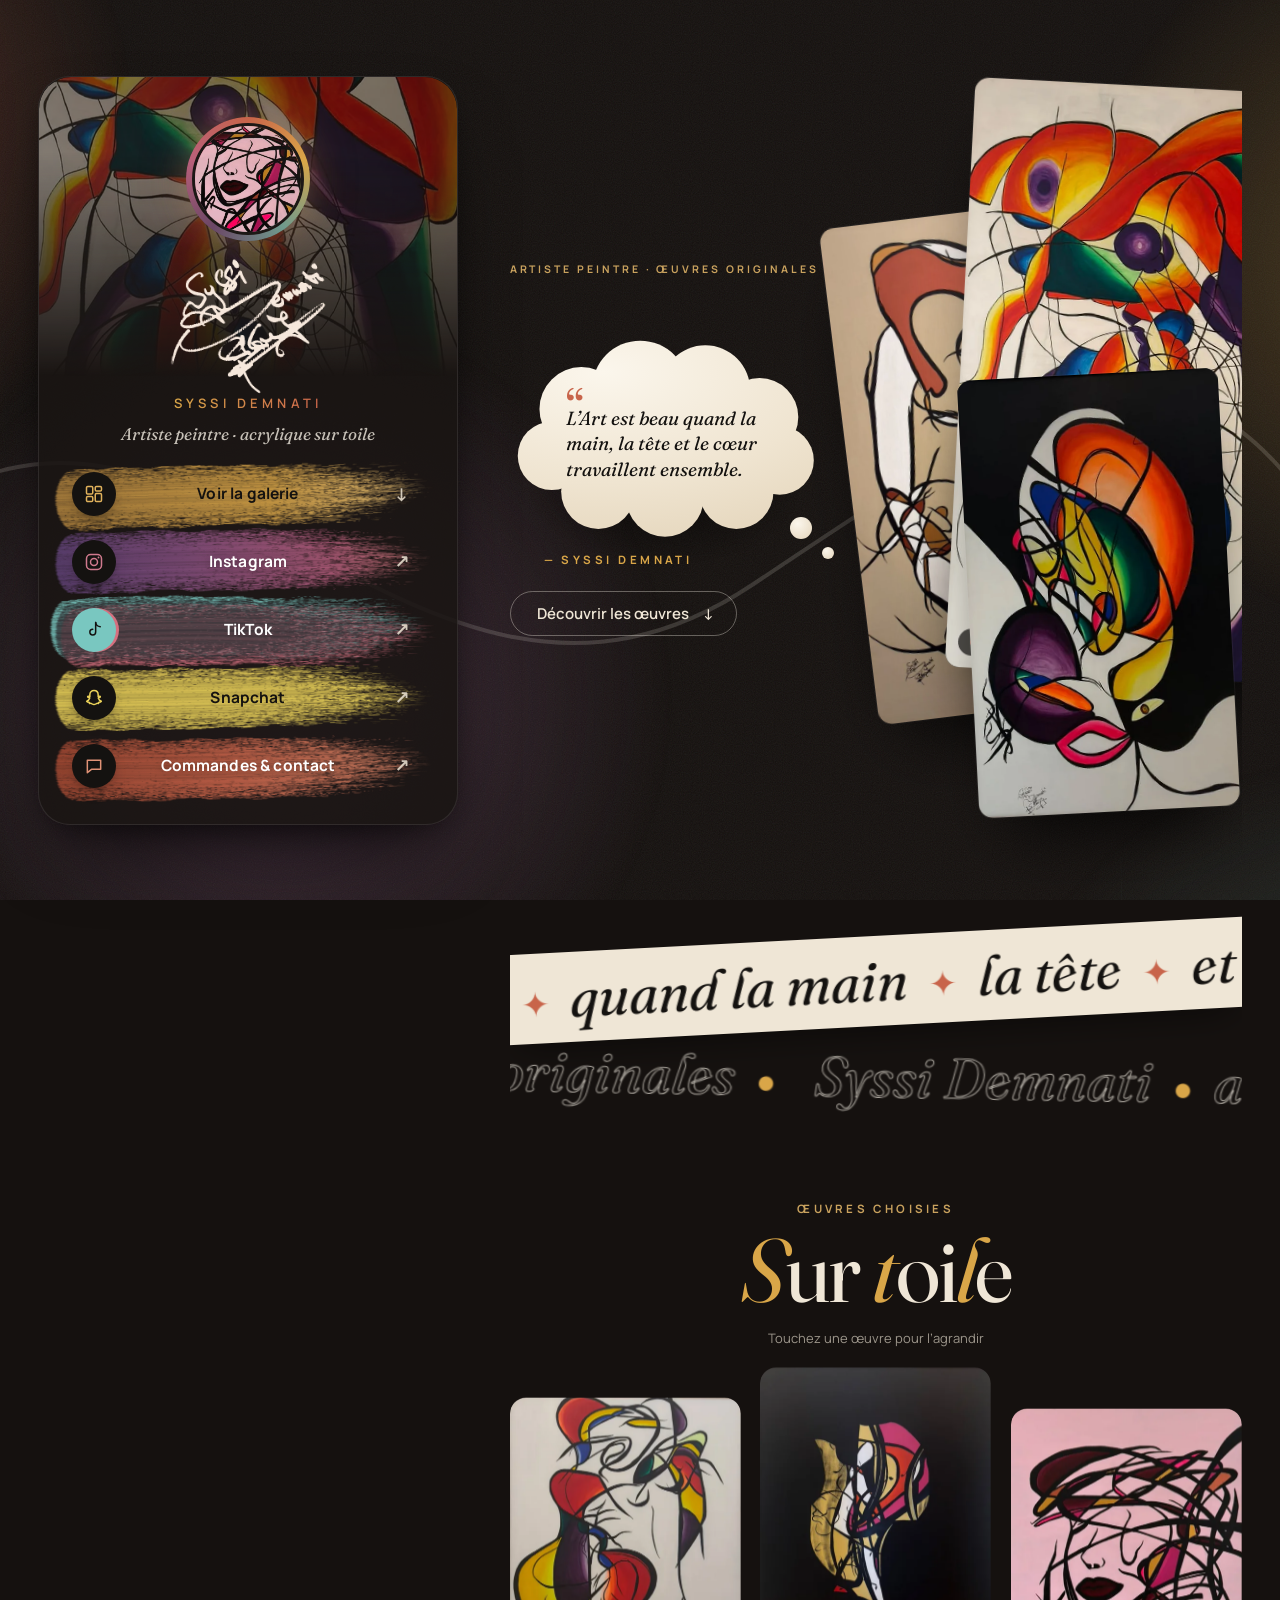
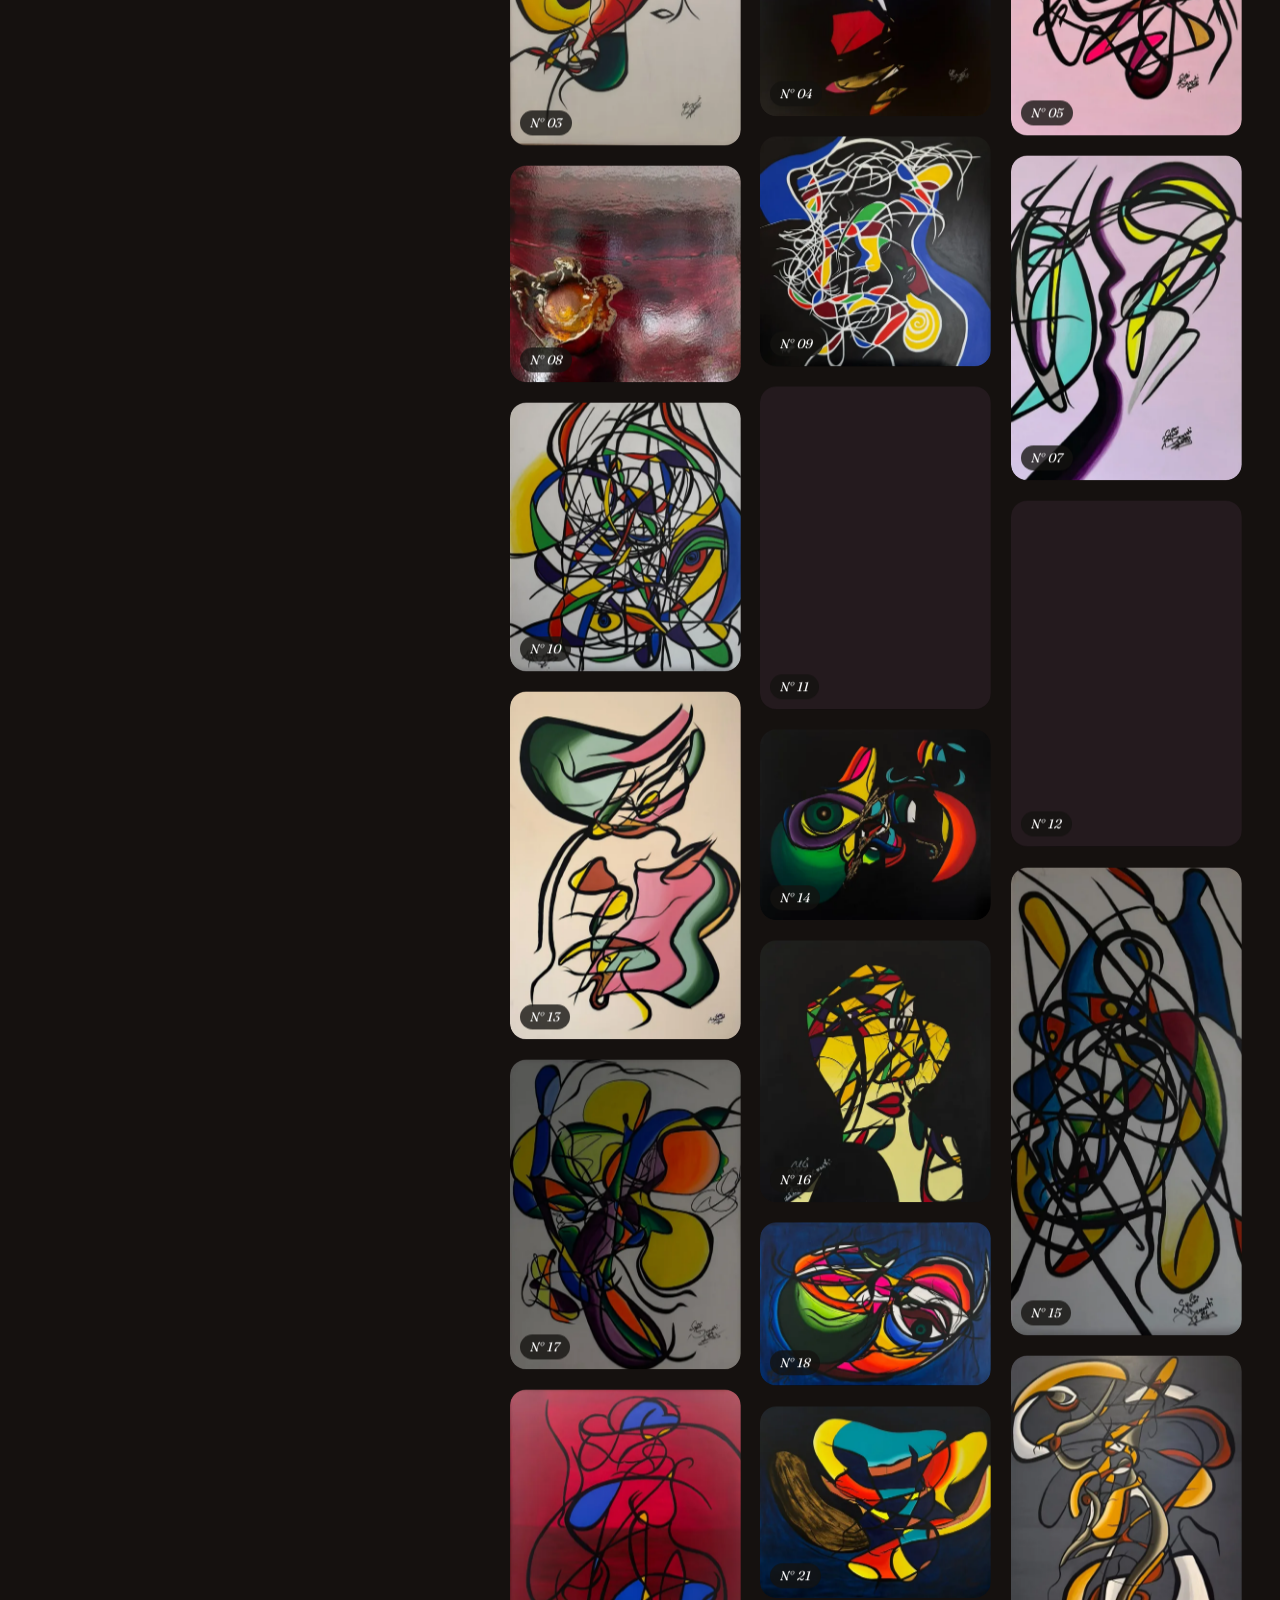
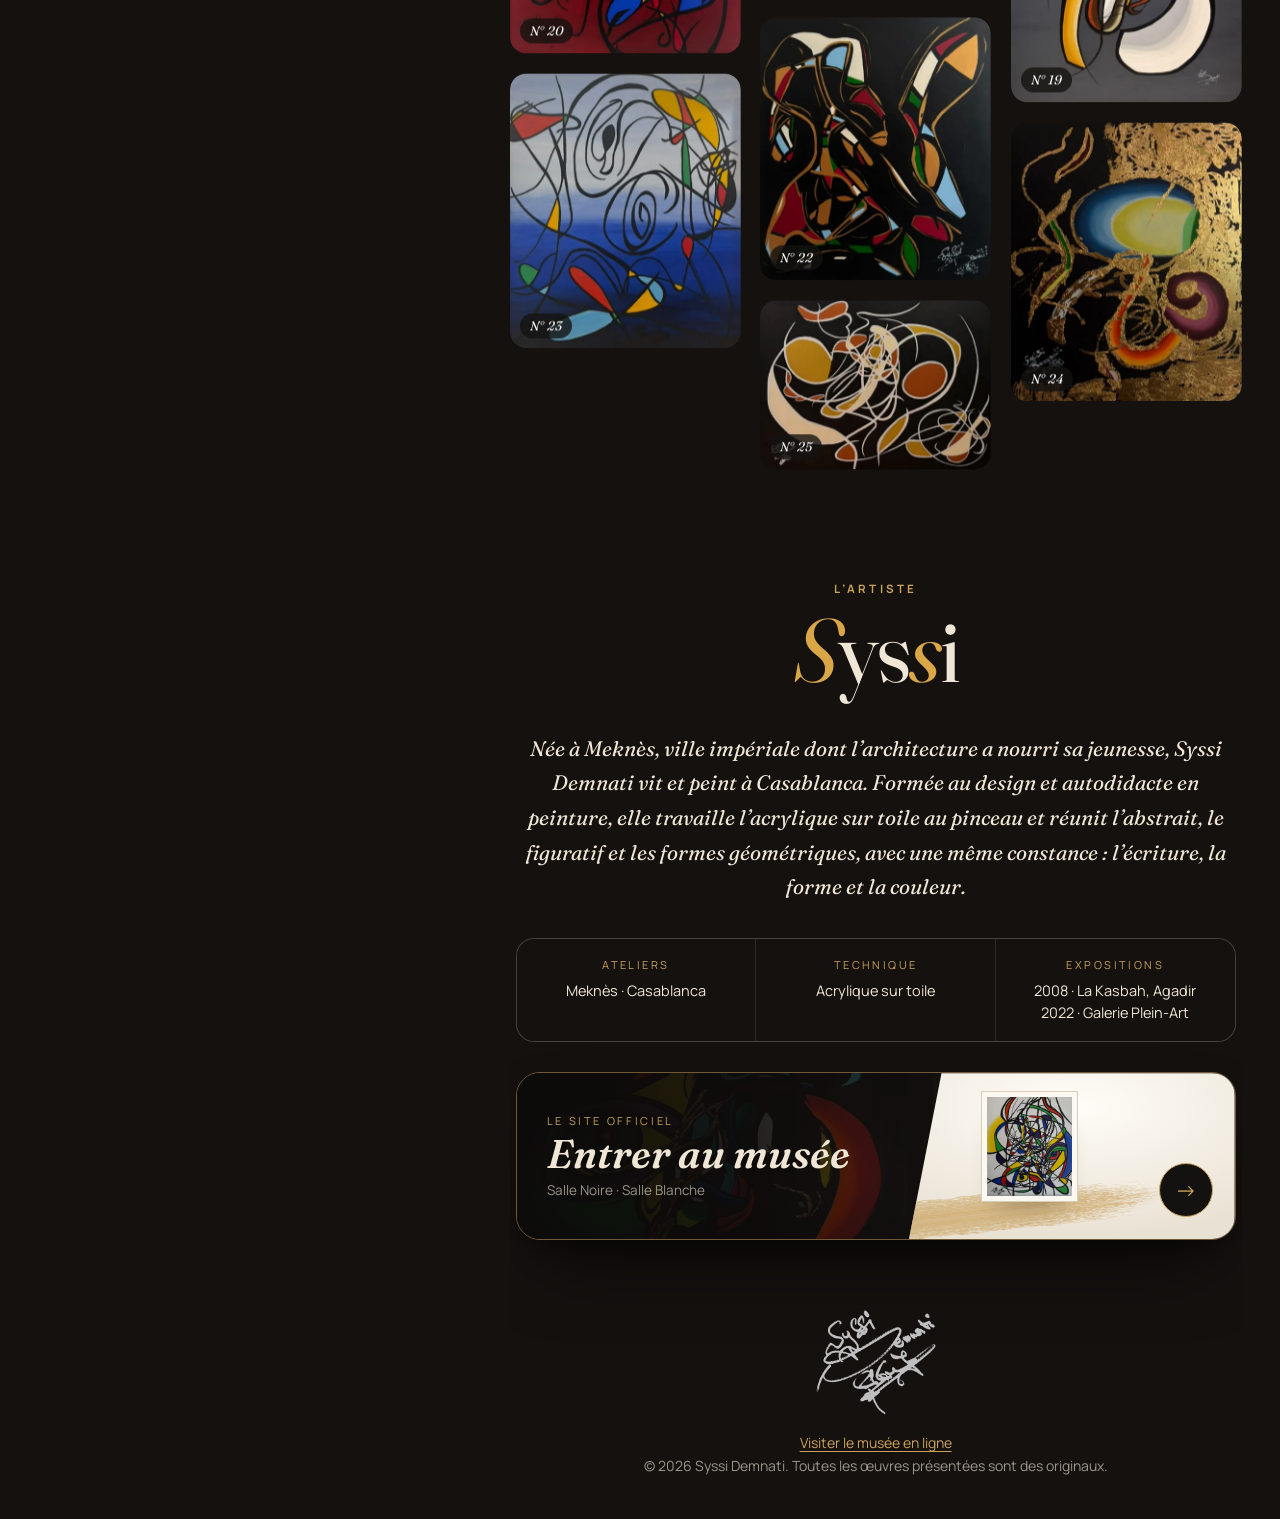
==== commit 5ee75e23: "Smaller, seamless quote cloud on desktop The cloud is one masked shape with a soft paper gradient in" ====
--- a/index.html
+++ b/index.html
@@ -136,6 +136,7 @@
     <div class="stage__text">
       <p class="eyebrow">Artiste peintre · Œuvres originales</p>
       <figure class="stage__quote">
+        <span class="stage__shadow" aria-hidden="true"></span>
         <div class="cloud cloud--big">
           <span class="puff p1"></span><span class="puff p2"></span><span class="puff p3"></span>
           <span class="puff p4"></span><span class="puff p5"></span><span class="puff p6"></span>
--- a/styles.css
+++ b/styles.css
@@ -538,19 +538,43 @@
   .stage__collage, .stage__text { grid-area: 1 / 1; }
   .stage__text {
     position: relative; z-index: 4;
-    width: min(440px, 46%);
+    width: clamp(310px, 36%, 400px);
     display: flex; flex-direction: column; align-items: flex-start; gap: 26px;
     animation: rise-in 1s var(--ease) .3s both;
   }
   .stage__text .eyebrow { margin: 0; }
-  .stage__quote { margin: 52px 0 0; filter: drop-shadow(0 24px 40px rgba(0,0,0,.5)); animation: drift 7s ease-in-out 1.5s infinite; }
-  .cloud--big { padding: 34px 40px 30px; border-radius: 70px; }
-  .cloud--big .puff { scale: 1.3; }
-  .cloud--big .p2 { top: -40px; }
-  .cloud--big blockquote { font-size: clamp(24px, 2vw, 32px); line-height: 1.25; }
-  .cloud--big blockquote::before { font-size: 64px; height: 30px; }
+  .stage__quote {
+    position: relative; isolation: isolate; margin: 30px 0 0; width: min(380px, 100%);
+    animation: drift 7s ease-in-out 1.5s infinite;
+  }
+  /* a soft shadow painted as a gradient, not a filter, so no box shows around the cloud */
+  .stage__quote .cloud--big::after { content: none; }
+  .stage__quote > .cloud--big { box-shadow: none; }
+  .stage__quote figcaption { position: relative; }
+  .stage__shadow {
+    position: absolute; left: 6%; right: 6%; top: 30%; height: 70%; z-index: -1;
+    background: radial-gradient(closest-side, rgba(0,0,0,.55), transparent);
+  }
+  /* one seamless cloud shape (a mask), so no seams or edges show between the puffs */
+  .cloud--big {
+    padding: 58px 56px 56px; border-radius: 0;
+    background: radial-gradient(120% 90% at 30% 20%, #fbf6ec, #efe4d0 60%, #e4d5bb);
+    -webkit-mask: url("data:image/svg+xml,%3Csvg xmlns='http://www.w3.org/2000/svg' viewBox='0 0 400 260'%3E%3Cg fill='white'%3E%3Crect x='40' y='62' width='320' height='146' rx='70'/%3E%3Ccircle cx='92' cy='98' r='54'/%3E%3Ccircle cx='168' cy='72' r='62'/%3E%3Ccircle cx='252' cy='74' r='58'/%3E%3Ccircle cx='322' cy='108' r='50'/%3E%3Ccircle cx='348' cy='164' r='44'/%3E%3Ccircle cx='292' cy='204' r='48'/%3E%3Ccircle cx='200' cy='212' r='50'/%3E%3Ccircle cx='114' cy='204' r='48'/%3E%3Ccircle cx='54' cy='158' r='44'/%3E%3C/g%3E%3C/svg%3E") center / 100% 100% no-repeat;
+            mask: url("data:image/svg+xml,%3Csvg xmlns='http://www.w3.org/2000/svg' viewBox='0 0 400 260'%3E%3Cg fill='white'%3E%3Crect x='40' y='62' width='320' height='146' rx='70'/%3E%3Ccircle cx='92' cy='98' r='54'/%3E%3Ccircle cx='168' cy='72' r='62'/%3E%3Ccircle cx='252' cy='74' r='58'/%3E%3Ccircle cx='322' cy='108' r='50'/%3E%3Ccircle cx='348' cy='164' r='44'/%3E%3Ccircle cx='292' cy='204' r='48'/%3E%3Ccircle cx='200' cy='212' r='50'/%3E%3Ccircle cx='114' cy='204' r='48'/%3E%3Ccircle cx='54' cy='158' r='44'/%3E%3C/g%3E%3C/svg%3E") center / 100% 100% no-repeat;
+  }
+  .cloud--big .puff { display: none; }
+  .cloud--big blockquote { font-size: clamp(19px, 1.45vw, 23px); line-height: 1.32; text-wrap: balance; }
+  .cloud--big blockquote::before { font-size: 46px; height: 22px; margin-top: -4px; }
+  /* the thought trail: two small bubbles drifting towards the paintings */
+  .stage__quote::before, .stage__quote::after {
+    content: ""; position: absolute; border-radius: 50%;
+    background: radial-gradient(circle at 35% 30%, #fbf6ec, #e4d5bb);
+    animation: blink 3s ease-in-out infinite;
+  }
+  .stage__quote::before { width: 22px; height: 22px; right: 8px; bottom: 26px; }
+  .stage__quote::after { width: 12px; height: 12px; right: -14px; bottom: 6px; animation-delay: .4s; }
   .stage__quote figcaption {
-    margin: 34px 0 0 24px;
+    margin: 16px 0 0 34px;
     font: 700 11.5px/1 var(--sans); letter-spacing: .3em; text-transform: uppercase;
     color: var(--saffron);
   }
@@ -567,7 +591,8 @@
   .stage__arrow { display: inline-block; animation: nudge 1.8s ease-in-out infinite; }
   @keyframes nudge { 50% { transform: translateY(5px); } }
 
-  .stage__collage { position: relative; height: min(84vh, 880px); margin-left: 30%; }
+  .stage__collage { position: relative; height: min(84vh, 880px); margin-left: max(37%, 330px); }
+  .stage__text .eyebrow { white-space: nowrap; font-size: 10.5px; }
   .frame {
     position: absolute; padding: 0; border: 0; cursor: zoom-in;
     border-radius: 14px; overflow: hidden; background: #000;
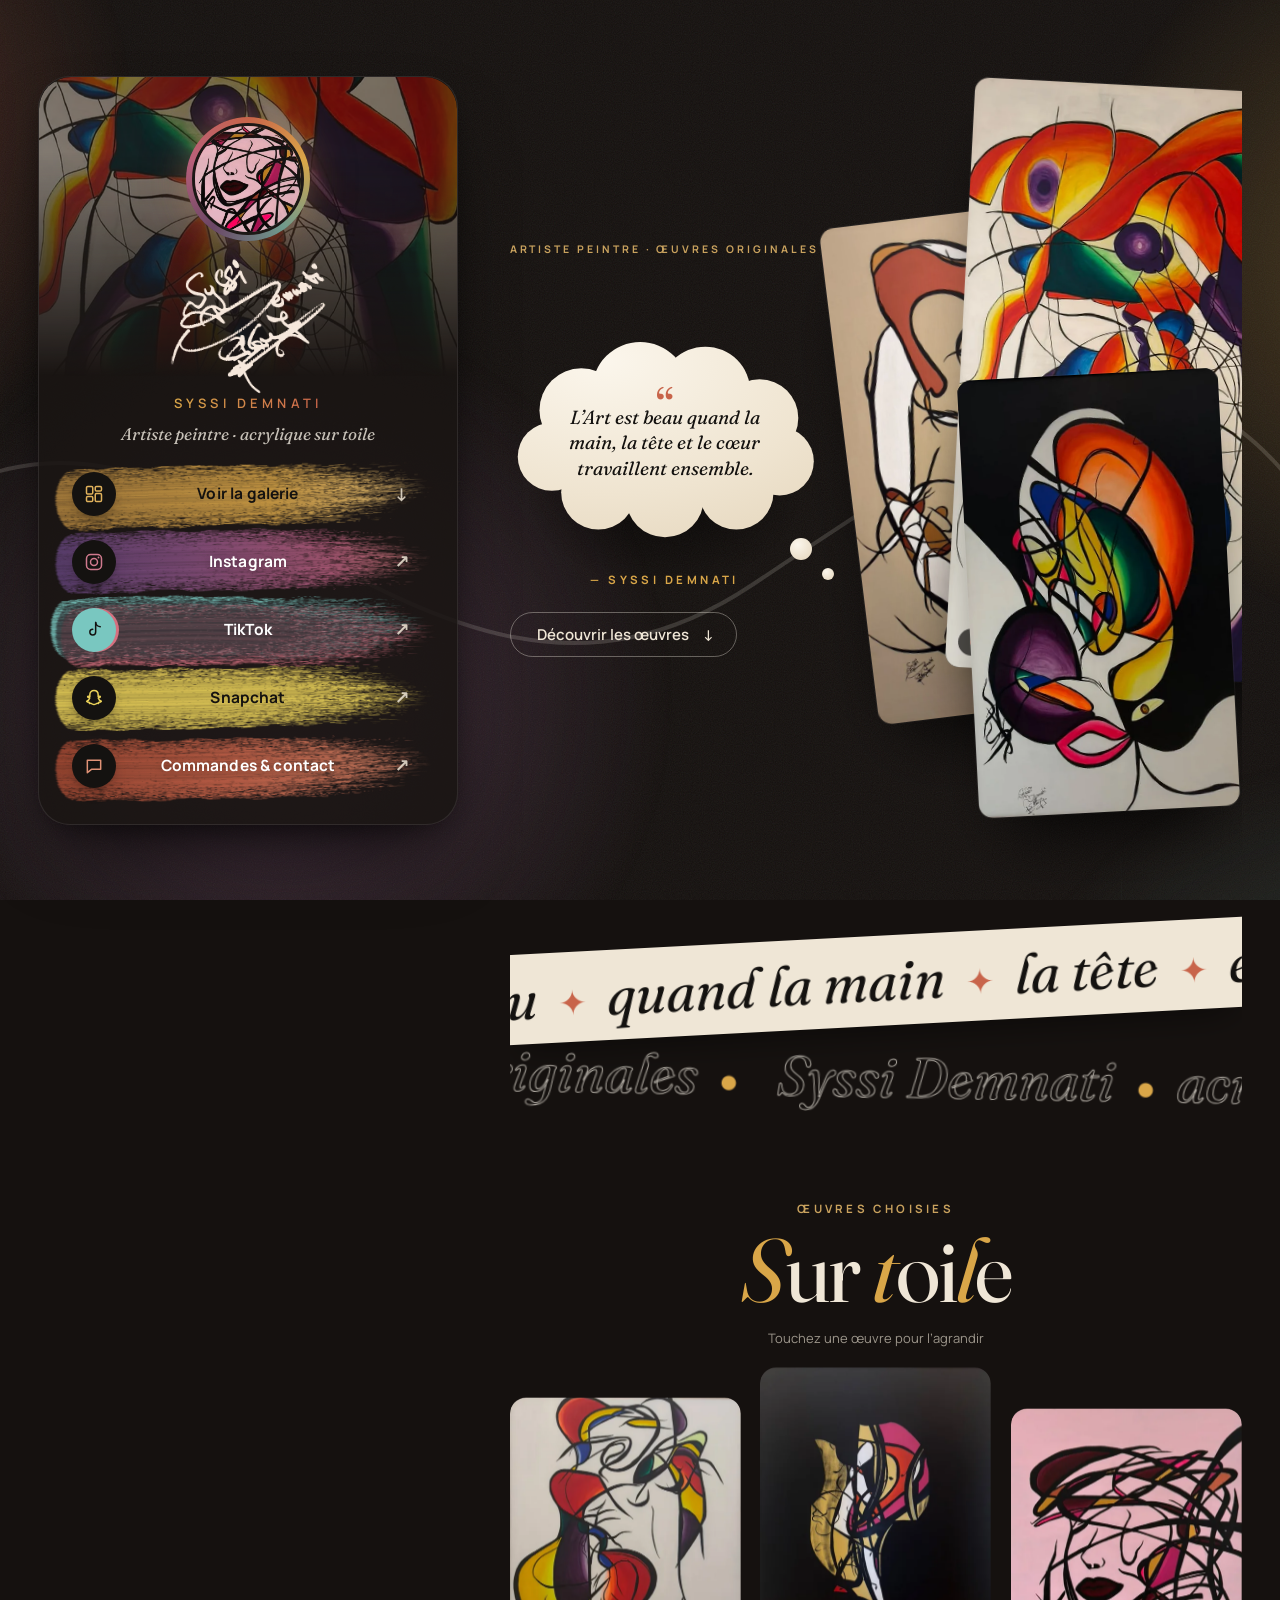
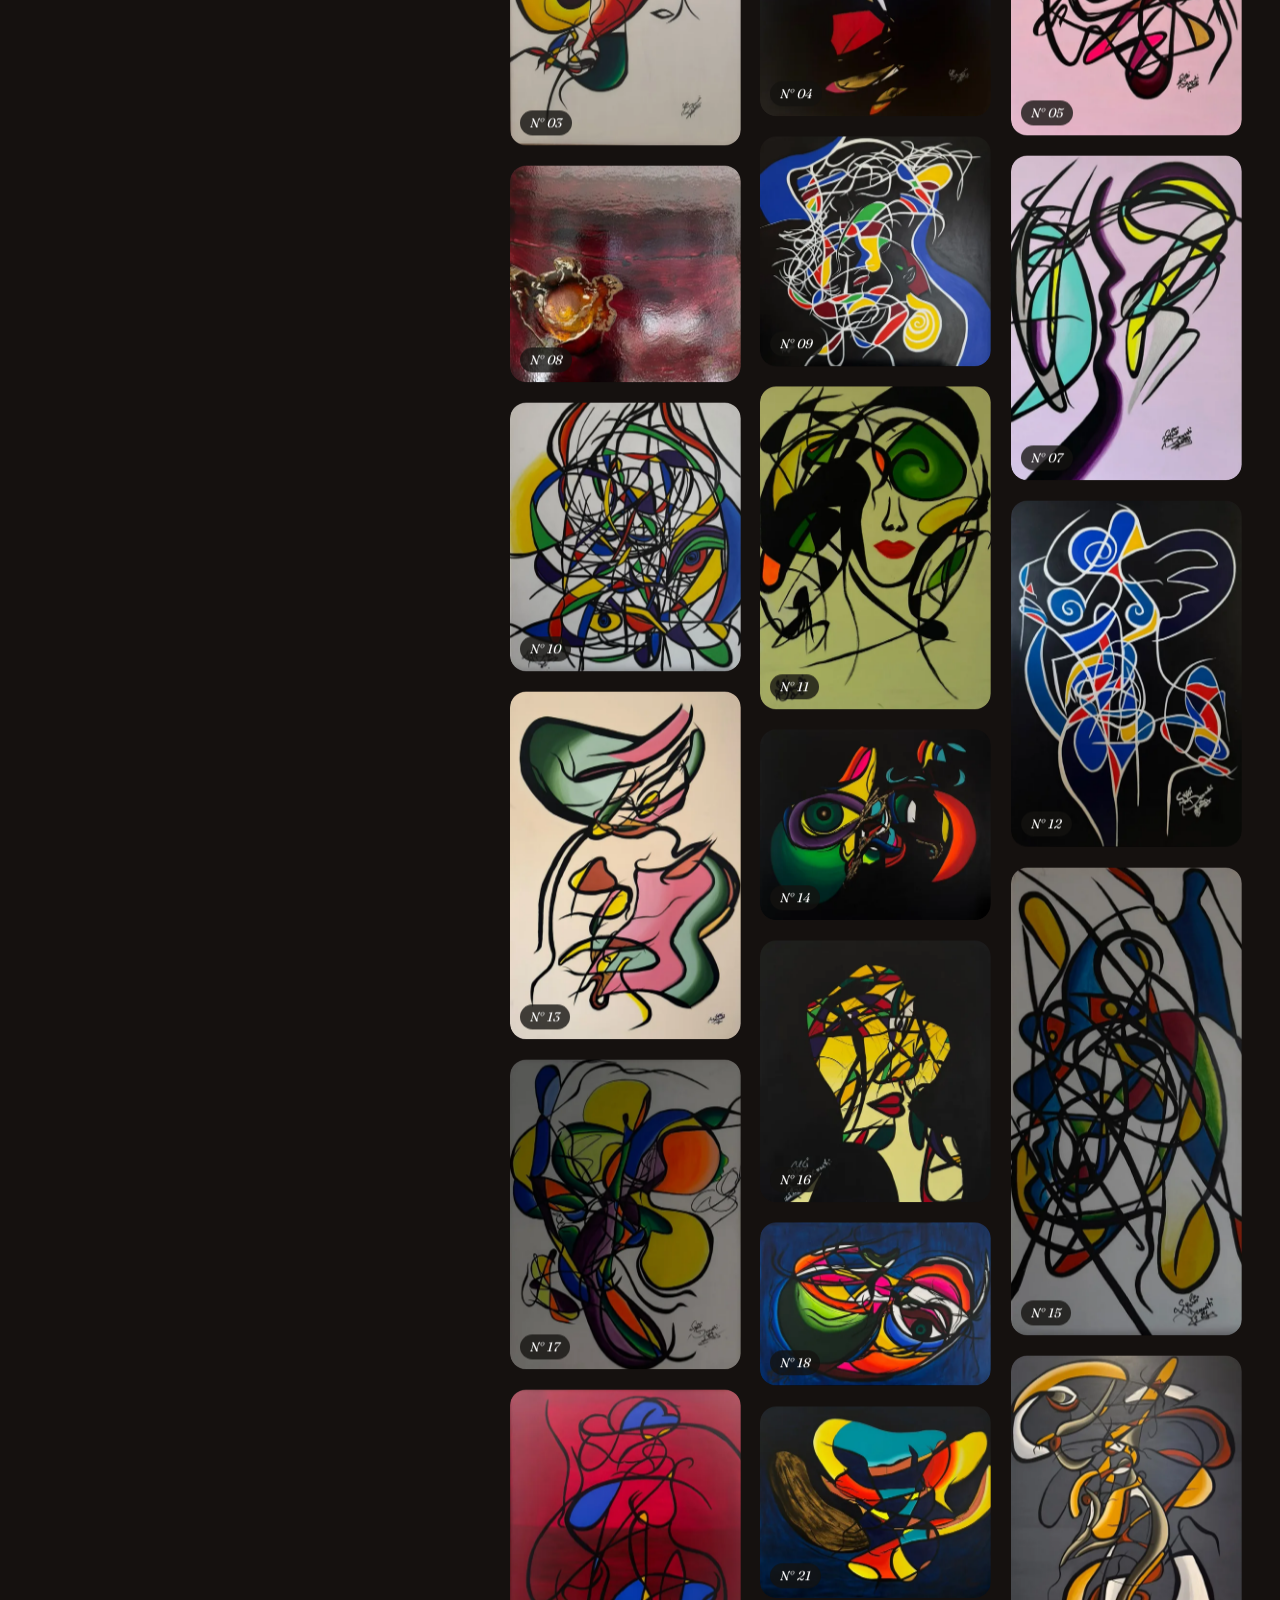
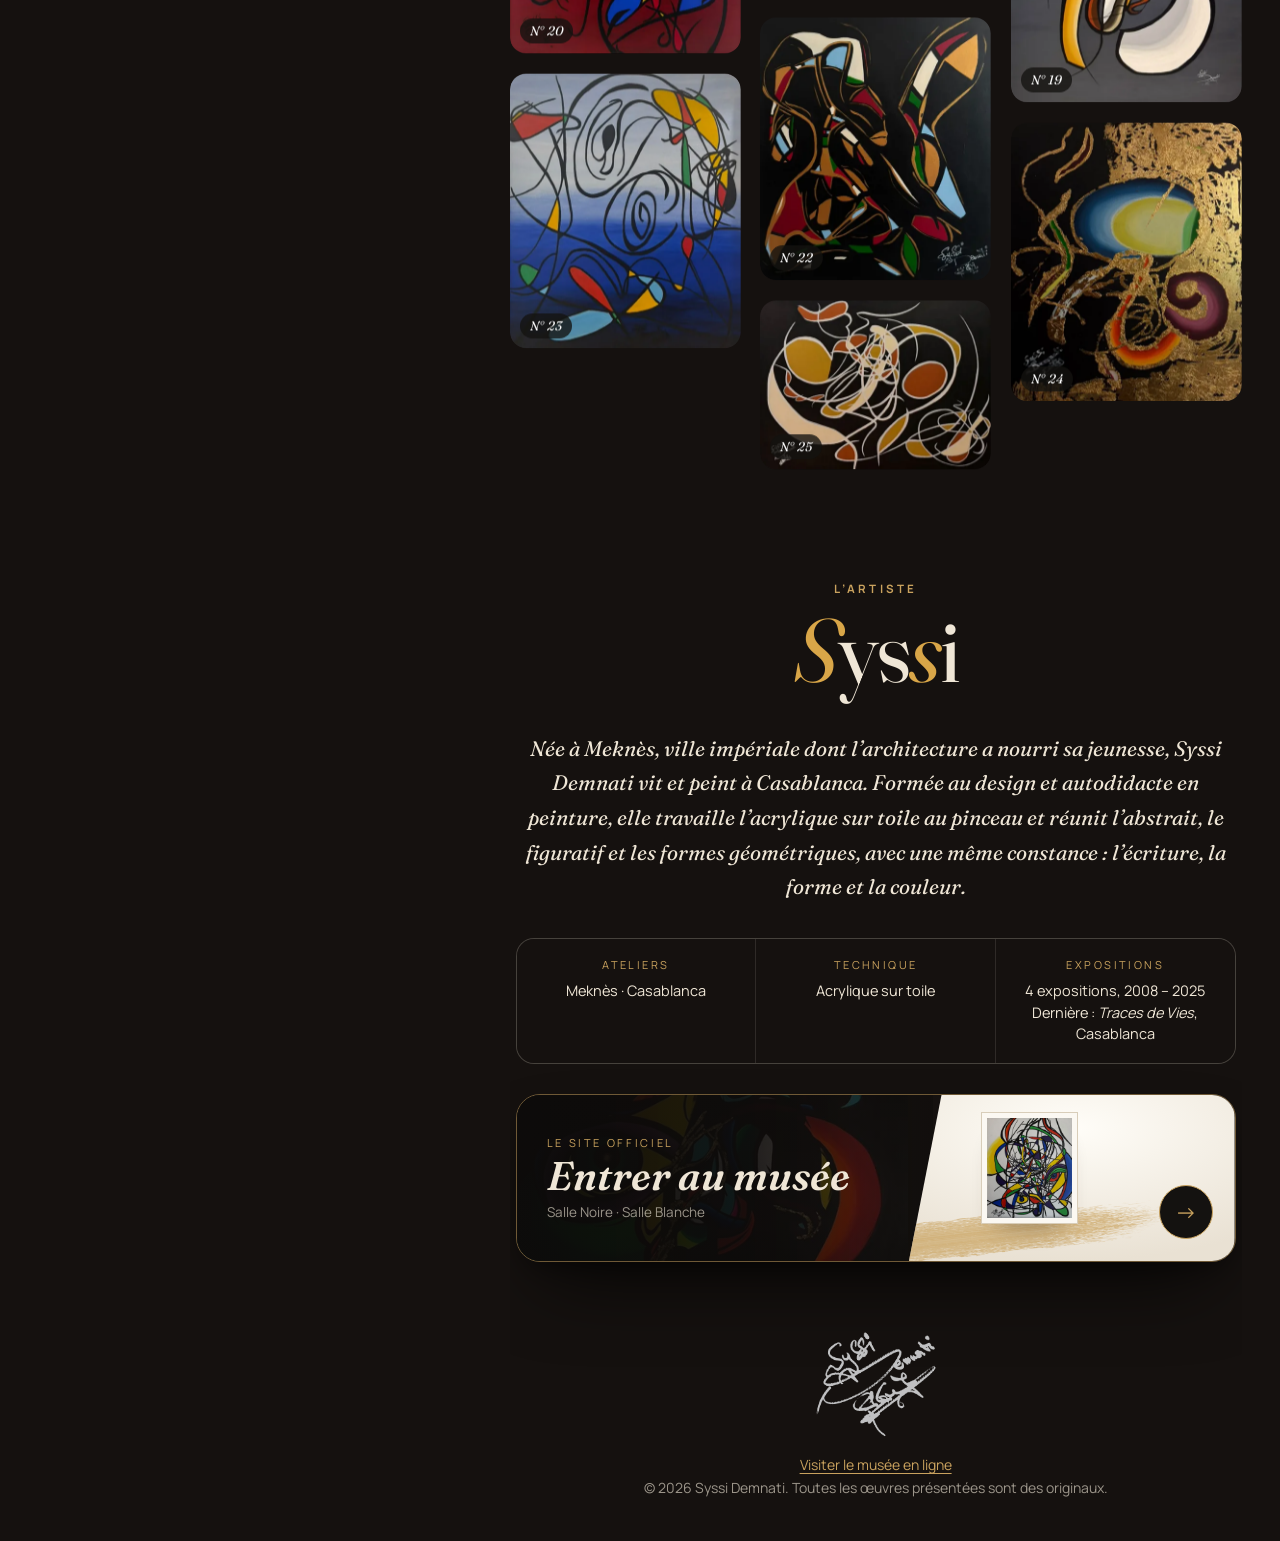
==== commit fde43cd4: "Musée: full-screen views, exhibitions timeline with Living 4 Art shows, new footer Co-Authored-By: C" ====
--- a/index.html
+++ b/index.html
@@ -180,7 +180,7 @@
       <dl class="about__facts reveal-on-scroll">
         <div><dt>Ateliers</dt><dd>Meknès · Casablanca</dd></div>
         <div><dt>Technique</dt><dd>Acrylique sur toile</dd></div>
-        <div><dt>Expositions</dt><dd>2008 · La Kasbah, Agadir<br>2022 · Galerie Plein-Art</dd></div>
+        <div><dt>Expositions</dt><dd>4 expositions, 2008 – 2025<br>Dernière : <em>Traces de Vies</em>, Casablanca</dd></div>
       </dl>
     </section>
 
--- a/styles.css
+++ b/styles.css
@@ -563,8 +563,9 @@
             mask: url("data:image/svg+xml,%3Csvg xmlns='http://www.w3.org/2000/svg' viewBox='0 0 400 260'%3E%3Cg fill='white'%3E%3Crect x='40' y='62' width='320' height='146' rx='70'/%3E%3Ccircle cx='92' cy='98' r='54'/%3E%3Ccircle cx='168' cy='72' r='62'/%3E%3Ccircle cx='252' cy='74' r='58'/%3E%3Ccircle cx='322' cy='108' r='50'/%3E%3Ccircle cx='348' cy='164' r='44'/%3E%3Ccircle cx='292' cy='204' r='48'/%3E%3Ccircle cx='200' cy='212' r='50'/%3E%3Ccircle cx='114' cy='204' r='48'/%3E%3Ccircle cx='54' cy='158' r='44'/%3E%3C/g%3E%3C/svg%3E") center / 100% 100% no-repeat;
   }
   .cloud--big .puff { display: none; }
-  .cloud--big blockquote { font-size: clamp(19px, 1.45vw, 23px); line-height: 1.32; text-wrap: balance; }
-  .cloud--big blockquote::before { font-size: 46px; height: 22px; margin-top: -4px; }
+  .cloud--big { display: grid; place-items: center; min-height: 250px; padding: 56px 54px 58px; }
+  .cloud--big blockquote { font-size: clamp(19px, 1.45vw, 23px); line-height: 1.32; text-wrap: balance; text-align: center; }
+  .cloud--big blockquote::before { font-size: 46px; height: 22px; margin-top: -4px; text-align: center; }
   /* the thought trail: two small bubbles drifting towards the paintings */
   .stage__quote::before, .stage__quote::after {
     content: ""; position: absolute; border-radius: 50%;
@@ -574,7 +575,7 @@
   .stage__quote::before { width: 22px; height: 22px; right: 8px; bottom: 26px; }
   .stage__quote::after { width: 12px; height: 12px; right: -14px; bottom: 6px; animation-delay: .4s; }
   .stage__quote figcaption {
-    margin: 16px 0 0 34px;
+    margin: 14px 0 0; text-align: center;
     font: 700 11.5px/1 var(--sans); letter-spacing: .3em; text-transform: uppercase;
     color: var(--saffron);
   }
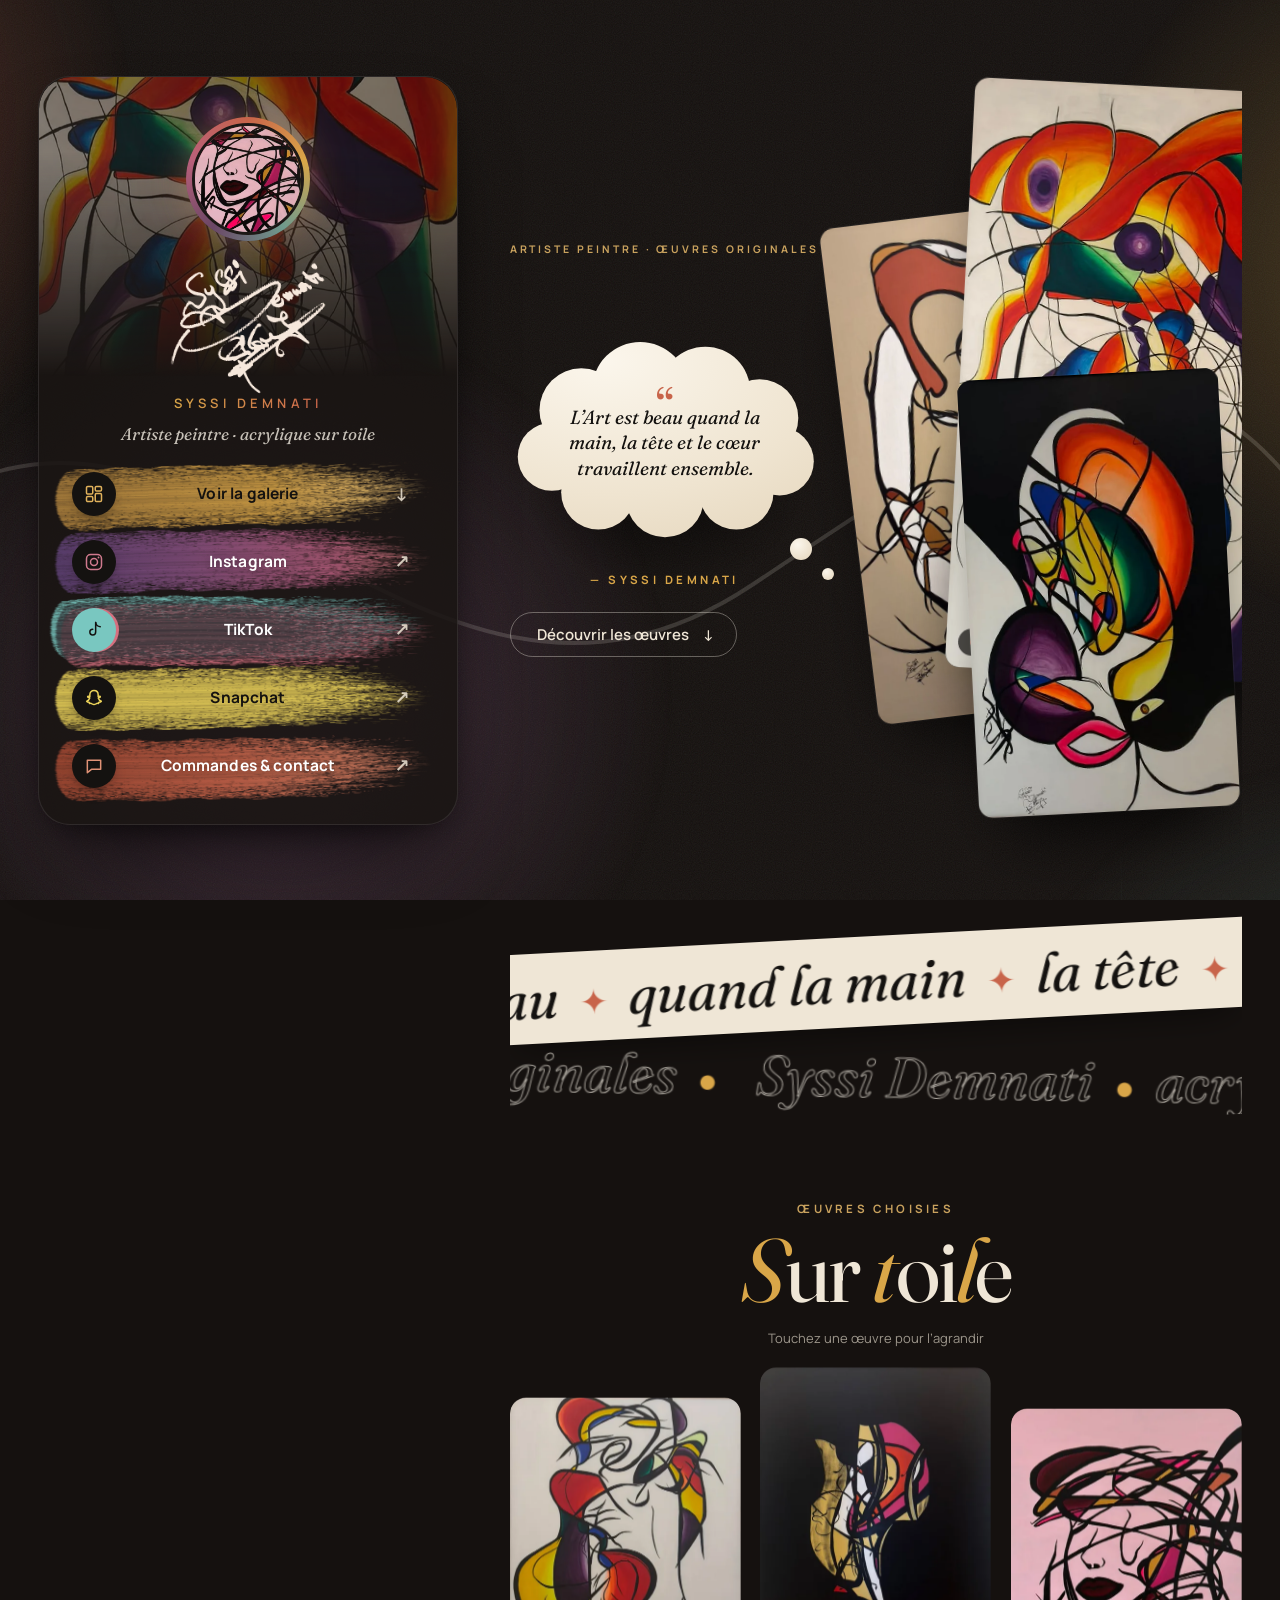
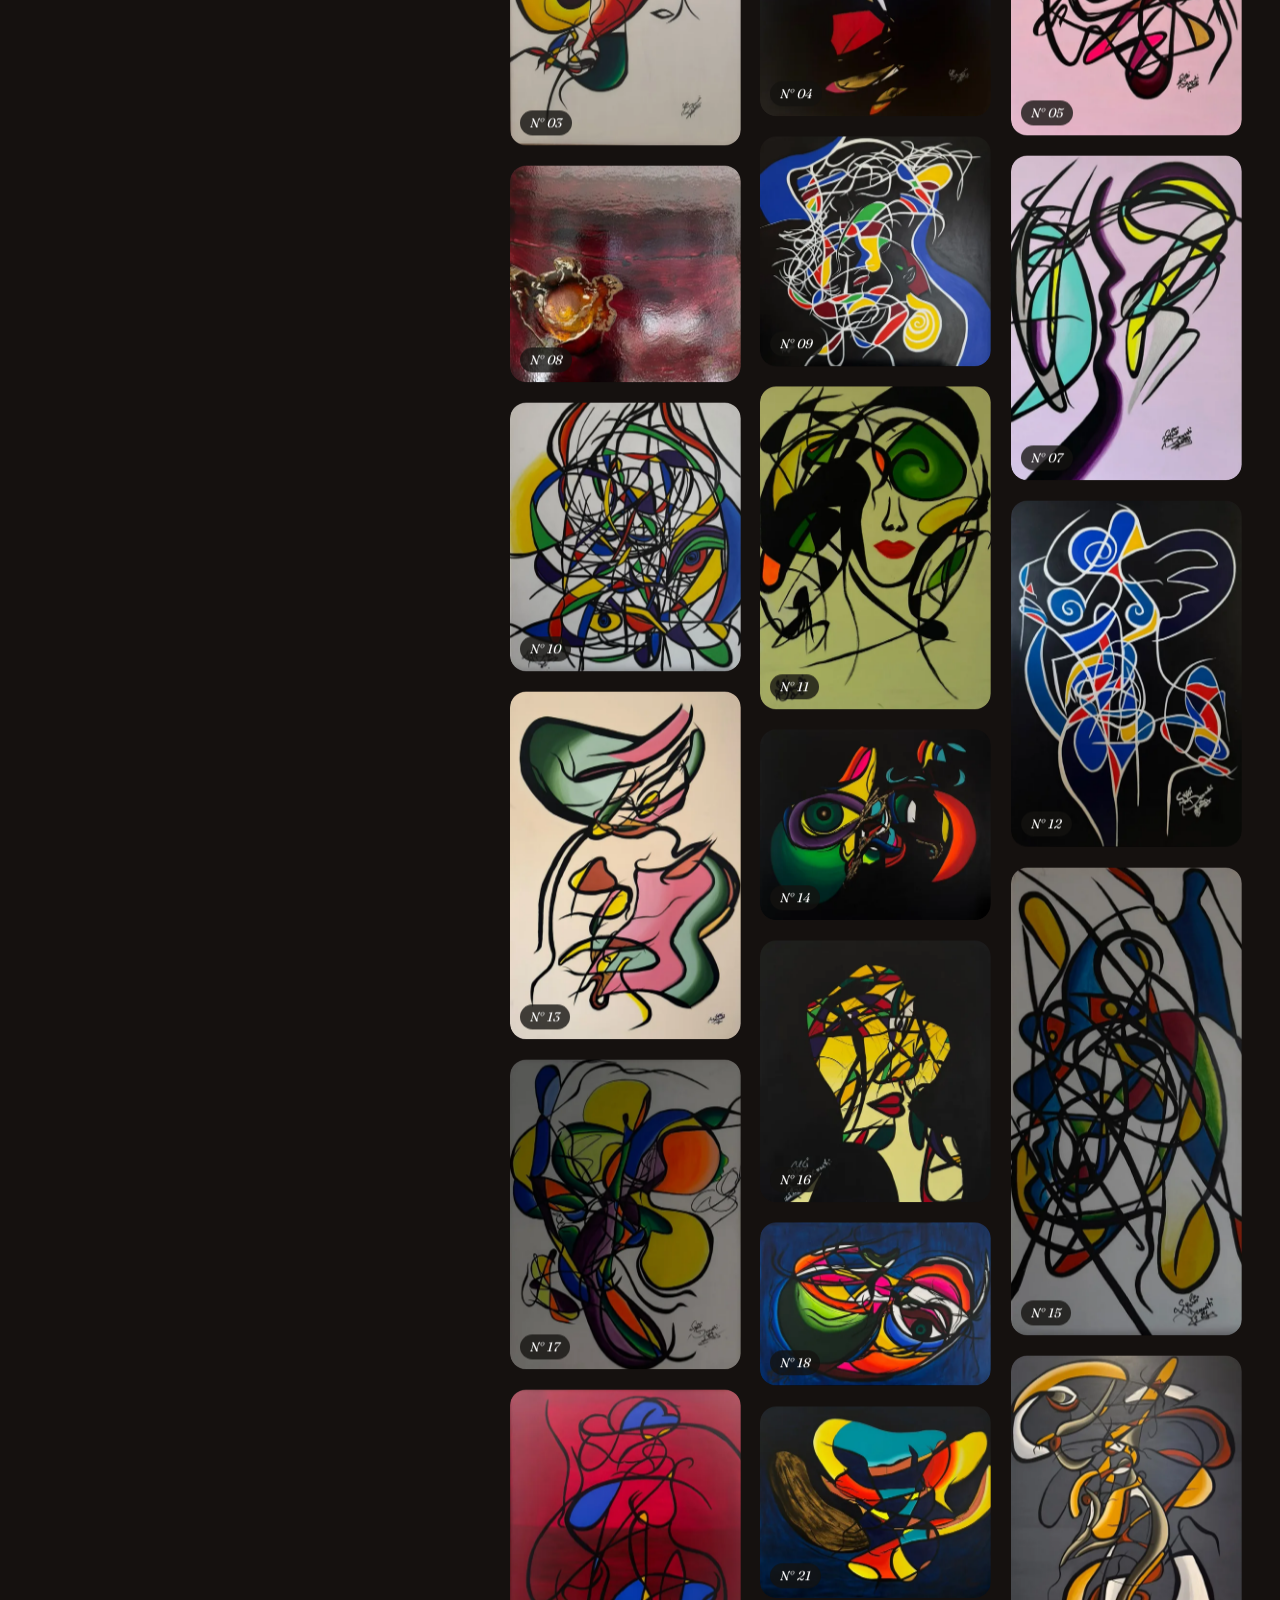
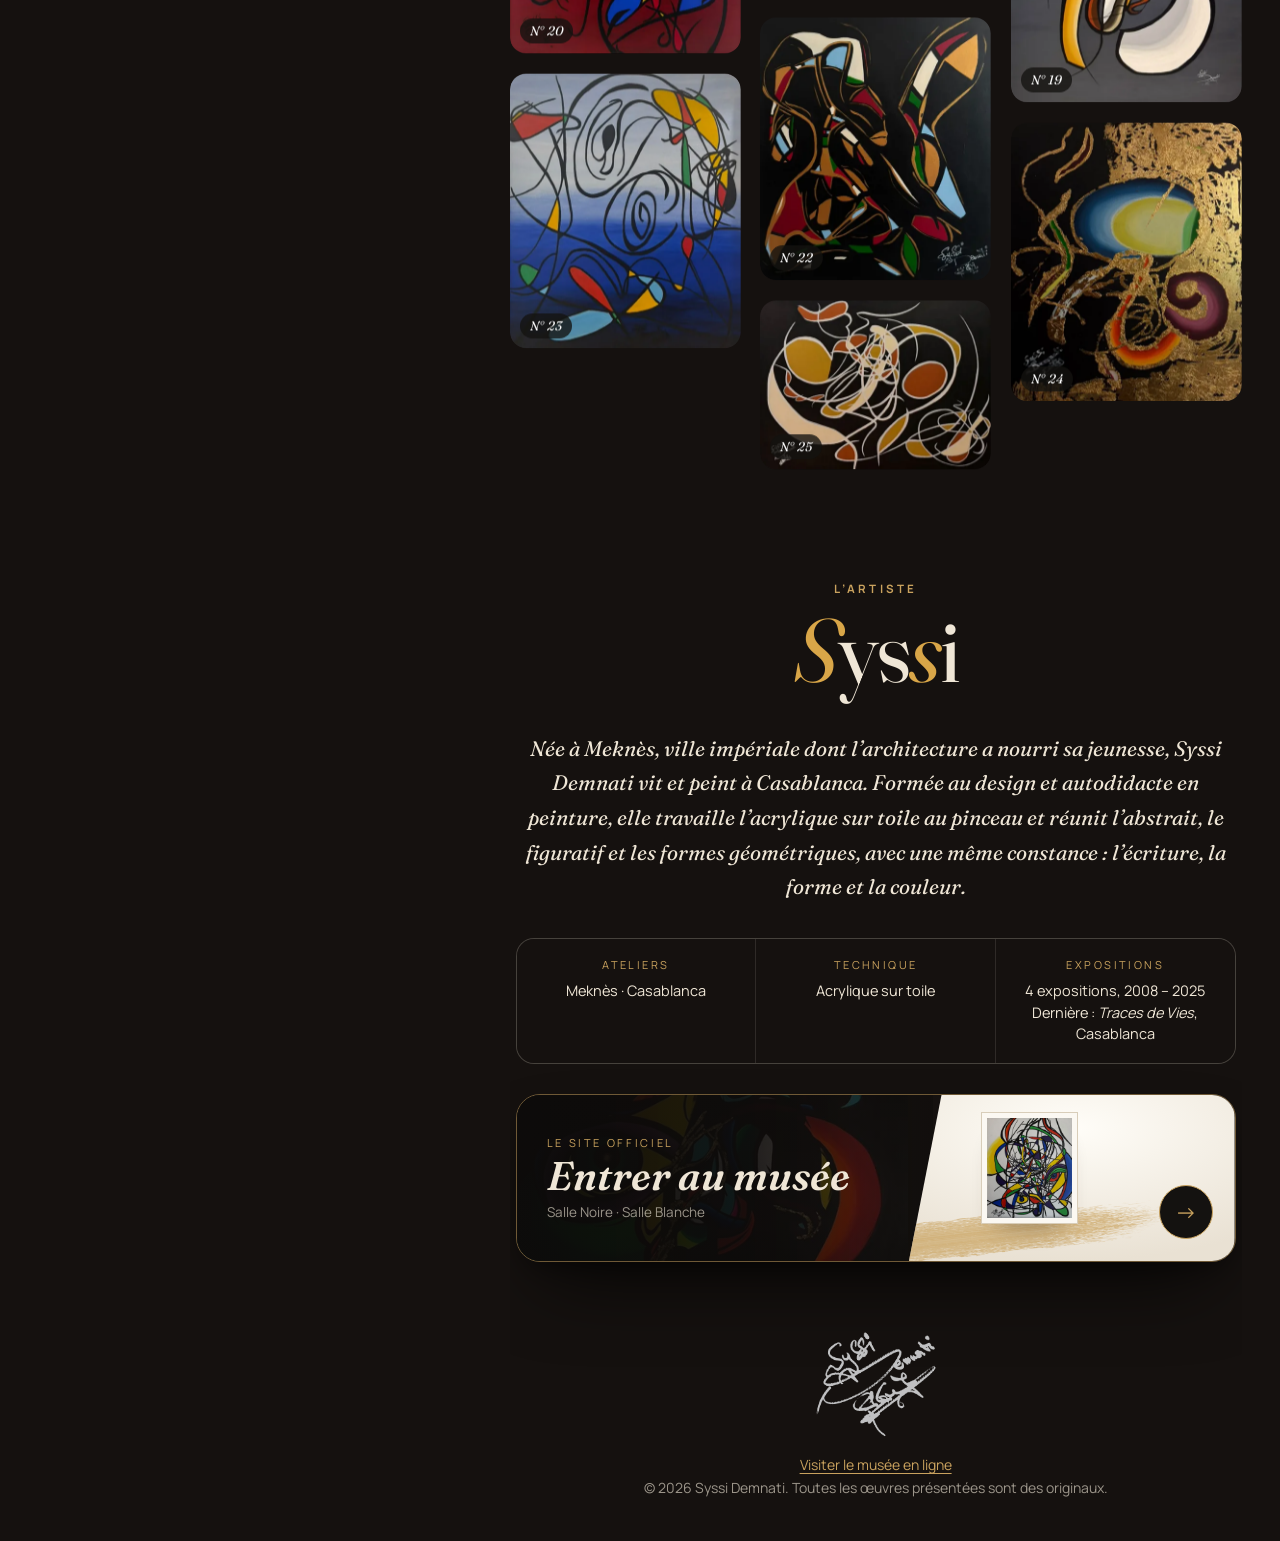
==== commit 1dd0bc80: "Always load fresh scripts and data after an update Co-Authored-By: Claude Opus 5.5 (1M context) <nor" ====
--- a/index.html
+++ b/index.html
@@ -26,7 +26,7 @@
   <link rel="preconnect" href="https://fonts.googleapis.com">
   <link rel="preconnect" href="https://fonts.gstatic.com" crossorigin>
   <link href="https://fonts.googleapis.com/css2?family=Fraunces:ital,opsz,wght@0,9..144,400;0,9..144,600;1,9..144,400;1,9..144,600&family=Manrope:wght@400;500;600;700&display=swap" rel="stylesheet">
-  <link rel="stylesheet" href="styles.css">
+  <link rel="stylesheet" href="styles.css?v=20261015c">
 </head>
 <body>
   <!-- Fond vivant : taches de couleur de sa palette qui dérivent, grain de toile, lignes d’encre -->
@@ -220,7 +220,7 @@
     <button class="lb-btn lb-next" type="button" aria-label="Œuvre suivante">→</button>
   </dialog>
 
-  <script src="assets/works.js"></script>
-  <script src="script.js"></script>
+  <script src="assets/works.js?v=20261015c"></script>
+  <script src="script.js?v=20261015c"></script>
 </body>
 </html>
